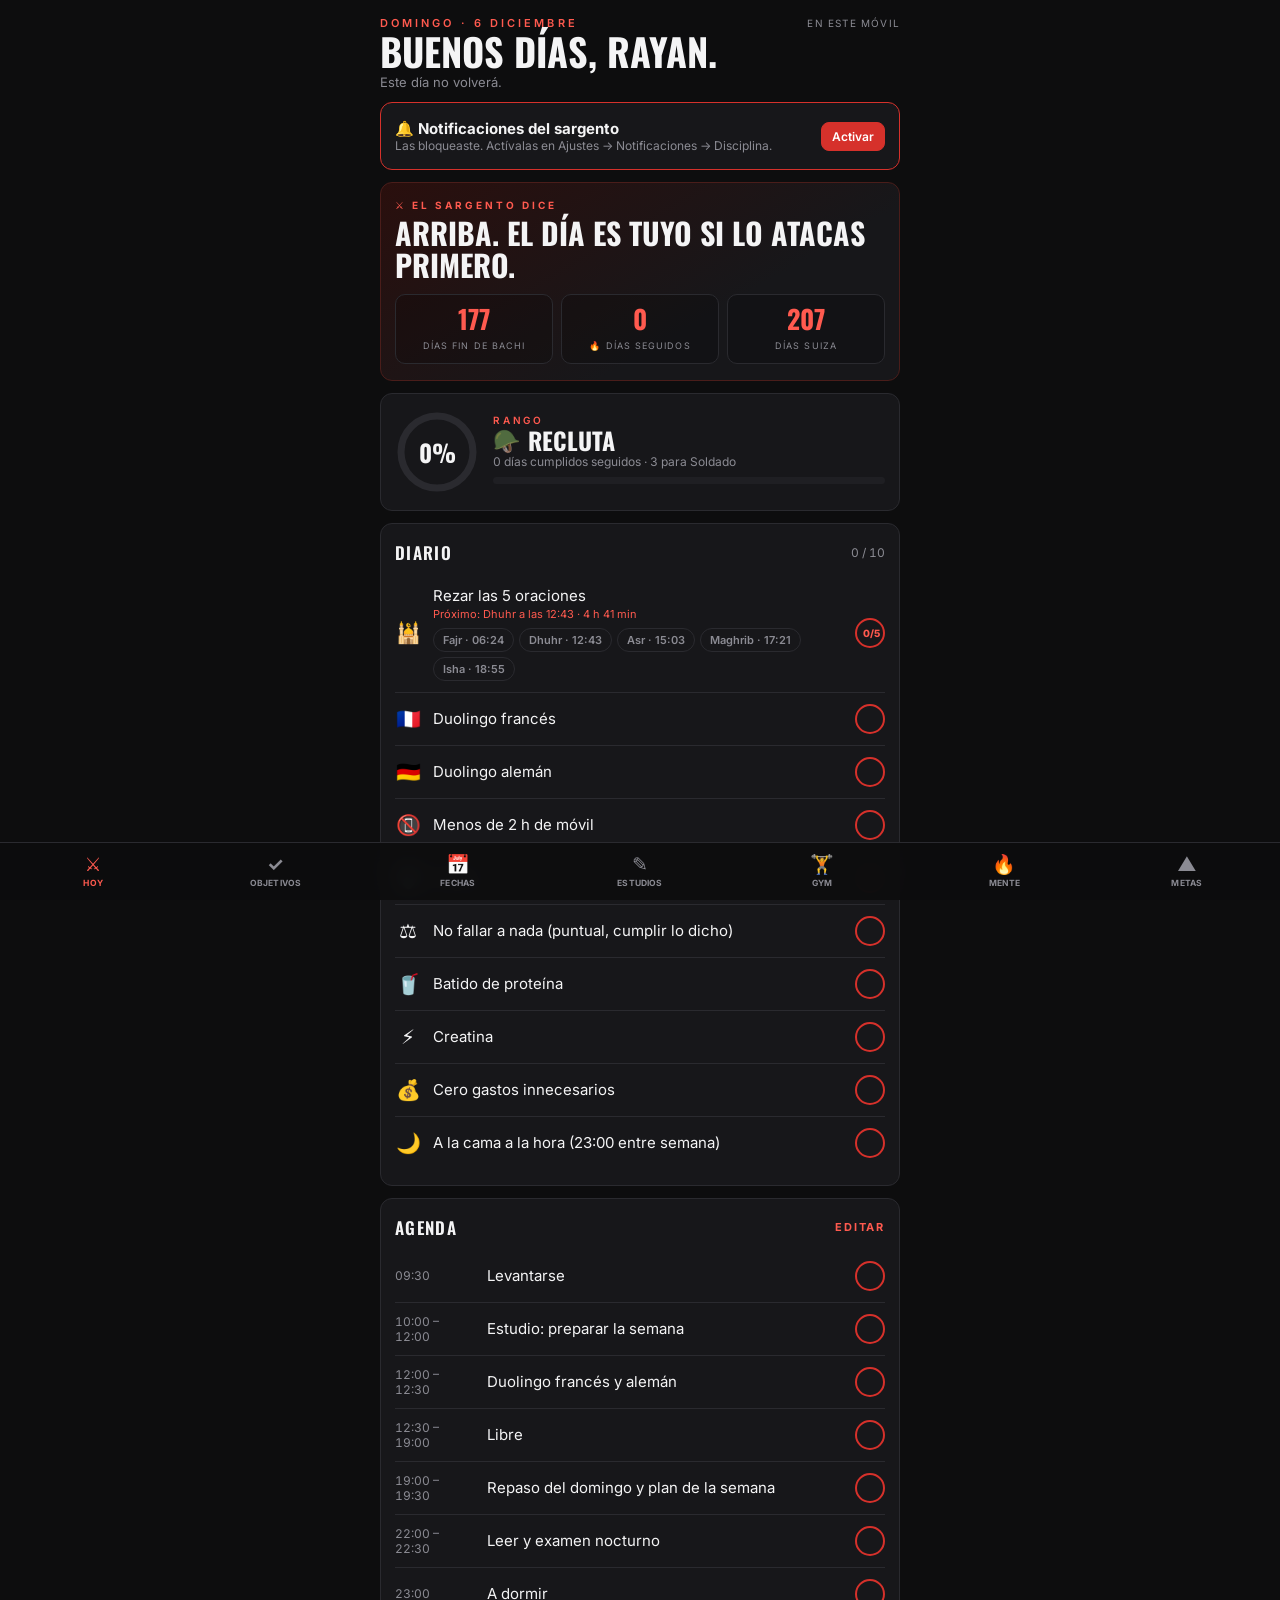
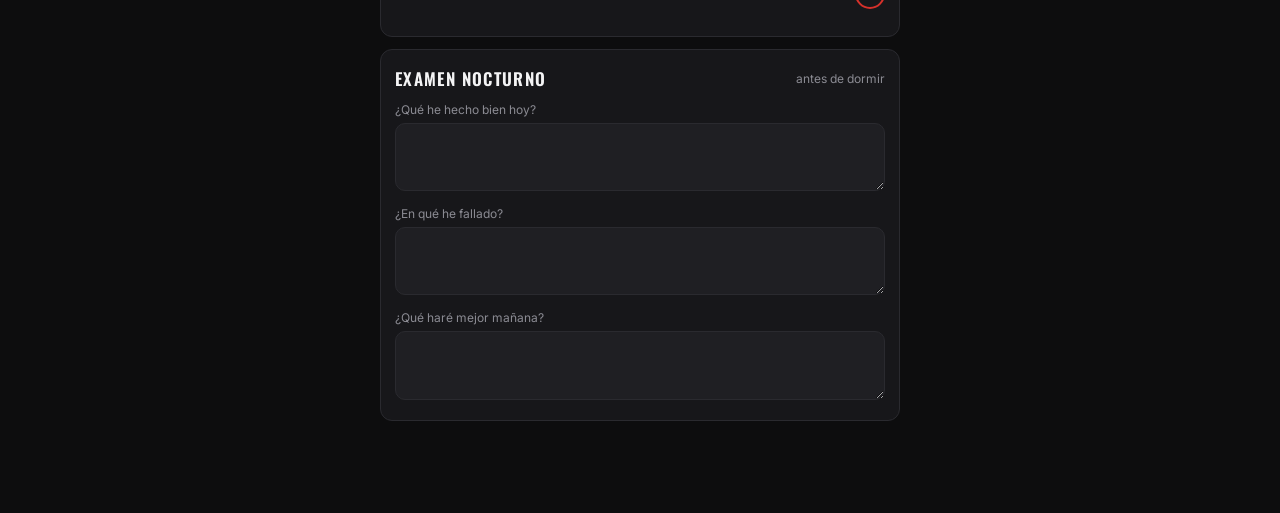
==== index.html @ 34ea7055 "Comida: 2.515 productos de supermercado, escáner de códigos y app sin zoom - foods-es.json: los prod" ====
<!DOCTYPE html>
<html lang="es">
<head>
<meta charset="utf-8">
<meta name="viewport" content="width=device-width, initial-scale=1, maximum-scale=1, user-scalable=no, viewport-fit=cover">
<meta name="theme-color" content="#0d0d0e">
<meta name="apple-mobile-web-app-capable" content="yes">
<meta name="apple-mobile-web-app-status-bar-style" content="black-translucent">
<title>Disciplina</title>
<link rel="manifest" href="manifest.webmanifest">
<link rel="apple-touch-icon" href="icon-180.png">
<link rel="icon" type="image/png" href="icon-192.png">
<meta name="apple-mobile-web-app-title" content="Disciplina">
<link rel="preconnect" href="https://fonts.googleapis.com">
<link href="https://fonts.googleapis.com/css2?family=Oswald:wght@500;600;700&family=Inter:wght@400;500;600;700&display=swap" rel="stylesheet">
<style>
:root{--bg:#0d0d0e;--card:#17171a;--card2:#1f1f23;--line:#2a2a2f;--tx:#f4f4f5;--mut:#8b8b93;--red:#d6312b;--red2:#ff5a4f;--ok:#4ade80;--gold:#e8b44a;--head:"Oswald",Impact,sans-serif;--r:12px}
*{box-sizing:border-box;-webkit-tap-highlight-color:transparent}
html,body{touch-action:manipulation;-webkit-text-size-adjust:100%;text-size-adjust:100%;overscroll-behavior-y:none;margin:0;background:var(--bg);color:var(--tx);font-family:Inter,system-ui,sans-serif;font-size:15px}
body{padding:calc(env(safe-area-inset-top) + 16px) 14px calc(env(safe-area-inset-bottom) + 92px)}
.wrap{max-width:520px;margin:0 auto}
.e{font-size:11px;letter-spacing:.28em;text-transform:uppercase;color:var(--red2);font-weight:600}
h1{font-family:var(--head);font-weight:700;font-size:38px;margin:2px 0 0;text-transform:uppercase;line-height:1}
h2{font-family:var(--head);font-weight:600;font-size:17px;margin:0;text-transform:uppercase;letter-spacing:.08em}
.sub{color:var(--mut);font-size:13px;margin-top:4px}
.card{background:var(--card);border:1px solid var(--line);border-radius:var(--r);padding:16px 14px;margin-top:12px}
.hd{display:flex;justify-content:space-between;align-items:center;margin-bottom:10px;gap:8px}
.row{display:flex;align-items:center;gap:8px}.between{justify-content:space-between}.wrapf{flex-wrap:wrap}
button{font:inherit;color:inherit;border:0;background:none;cursor:pointer}
.btn{border:1px solid var(--line);background:var(--card2);border-radius:10px;padding:10px 14px;font-weight:600;font-size:13px}
.btn.red{background:var(--red);border-color:var(--red);color:#fff}
.btn.sm{padding:6px 10px;font-size:12px;border-radius:8px}
.lnk{font-size:11px;letter-spacing:.16em;text-transform:uppercase;color:var(--red2);font-weight:700;padding:4px 0}
input,textarea,select{font:inherit;font-size:16px;color:var(--tx);background:var(--card2);border:1px solid var(--line);border-radius:10px;padding:10px 12px;width:100%;outline:none}
input:focus,textarea:focus{border-color:var(--red)}
textarea{resize:vertical;line-height:1.45}
.small{font-size:12px;color:var(--mut);font-variant-numeric:tabular-nums}
.hint{font-size:12px;color:var(--mut);line-height:1.5}
.big{font-family:var(--head);font-weight:700;font-size:30px;line-height:1.05;text-transform:uppercase}
.num{font-family:var(--head);font-weight:700;color:var(--red2)}
.ok{color:var(--ok)}.ko{color:var(--red2)}.gold{color:var(--gold)}
/* hero */
.sarge{background:linear-gradient(150deg,#2a0f0d,#17171a 65%);border-color:#4a1d1a}
.sarge .who{font-size:10px;letter-spacing:.3em;color:var(--red2);font-weight:700;text-transform:uppercase;margin-bottom:6px}
.stats{display:grid;grid-template-columns:repeat(3,1fr);gap:8px;margin-top:14px}
.stat{border:1px solid var(--line);border-radius:10px;padding:10px 6px;text-align:center;background:rgba(0,0,0,.2)}
.stat b{font-family:var(--head);font-size:26px;display:block;color:var(--red2);line-height:1.1}
.stat span{font-size:9px;letter-spacing:.12em;text-transform:uppercase;color:var(--mut)}
.rank{display:flex;gap:12px;align-items:center}
.badge{width:58px;height:58px;border-radius:14px;background:var(--card2);border:1px solid var(--line);display:grid;place-items:center;font-size:28px;flex-shrink:0}
.bar{height:7px;background:var(--card2);border-radius:9px;overflow:hidden;margin:8px 0 6px}
.bar i{display:block;height:100%;background:var(--red);border-radius:9px}
.bar.g i{background:var(--ok)}
.score{display:flex;gap:14px;align-items:center}
.ring{width:84px;height:84px;position:relative;flex-shrink:0}.ring svg{transform:rotate(-90deg)}
.ring b{position:absolute;inset:0;display:grid;place-items:center;font-family:var(--head);font-size:24px}
.warn{border:1px solid var(--red);background:rgba(214,49,43,.1);border-radius:10px;padding:10px 12px;font-size:13px;margin-top:12px;font-weight:600}
/* tasks */
.task{display:flex;align-items:center;gap:12px;padding:11px 0;border-bottom:1px solid var(--line)}
.task:last-child{border-bottom:0}
.task .em{font-size:20px;width:26px;text-align:center}
.task .l{flex:1;min-width:0}
.task .t{font-size:12px;color:var(--mut);width:80px;flex-shrink:0;font-variant-numeric:tabular-nums}
.task.done .nm{color:var(--mut);text-decoration:line-through}
.task.now{background:linear-gradient(90deg,rgba(214,49,43,.16),transparent);border-radius:8px}
.task.off{opacity:.35}
.task .st{font-size:11px;color:var(--mut);margin-top:2px}
.chk{width:30px;height:30px;border-radius:50%;border:2px solid var(--red);flex-shrink:0;display:grid;place-items:center;color:#fff;font-weight:800;font-size:13px}
.chk.on{background:var(--red)}
.chk.part{font-size:10px;color:var(--red2)}.chk.part.on{color:#fff}
.chips{display:flex;gap:5px;flex-wrap:wrap;margin-top:7px}
.chips button{font-size:11px;padding:4px 9px;border:1px solid var(--line);border-radius:999px;color:var(--mut);font-weight:600}
.chips button.on{background:var(--red);border-color:var(--red);color:#fff}
.prio{display:flex;align-items:center;gap:10px;margin-bottom:4px}
.prio .n{font-family:var(--head);color:var(--red2);width:16px;font-size:18px}
.prio input{background:transparent;border:0;border-bottom:1px solid var(--line);border-radius:0;padding:8px 2px}
.prio.done input{text-decoration:line-through;color:var(--mut)}
.seg{display:flex;gap:6px;margin:14px 0 2px}
.seg button{flex:1;padding:10px 0;border:1px solid var(--line);border-radius:10px;font-size:13px;font-weight:700;color:var(--mut)}
.seg button.on{background:var(--red);border-color:var(--red);color:#fff}
.dseg{display:flex;gap:5px;flex-wrap:wrap}
.dseg button{padding:7px 11px;border:1px solid var(--line);border-radius:8px;font-size:12px;font-weight:600;color:var(--mut)}
.dseg button.on{background:var(--red);border-color:var(--red);color:#fff}
.week{display:grid;grid-template-columns:repeat(7,1fr);gap:5px}
.day{text-align:center;font-size:10px;color:var(--mut)}
.day .b{height:46px;border-radius:6px;background:var(--card2);margin-top:5px;position:relative;overflow:hidden}
.day .b i{position:absolute;bottom:0;left:0;right:0;background:var(--red)}
.day.today{color:var(--tx);font-weight:700}
/* estudios */
.subj{border-bottom:1px solid var(--line);padding:12px 0}.subj:last-child{border-bottom:0}
.subj .nm{font-weight:700;font-size:15px}
.gr{display:flex;gap:5px;flex-wrap:wrap;margin-top:8px}
.gr button{font-size:12px;padding:5px 9px;border-radius:8px;background:var(--card2);border:1px solid var(--line);font-weight:600}
.avg{font-family:var(--head);font-size:26px;line-height:1}
.need{font-size:12px;margin-top:6px;font-weight:600}
/* calendario */
.cal{display:grid;grid-template-columns:repeat(7,1fr);gap:4px;text-align:center}
.cal .h{font-size:10px;color:var(--mut);font-weight:700;padding-bottom:2px}
.cal button{aspect-ratio:1;border-radius:8px;background:var(--card2);font-size:13px;font-weight:600;position:relative;padding:0}
.cal button.out{opacity:.25}
.cal button.td{outline:2px solid var(--red)}
.cal button.sel{background:var(--red);color:#fff}
.cal button i{position:absolute;left:50%;bottom:4px;transform:translateX(-50%);display:flex;gap:2px}
.cal button i b{width:5px;height:5px;border-radius:50%;background:var(--red2)}
.cal button.sel i b{background:#fff}
.ev{display:flex;gap:10px;align-items:center;padding:9px 0;border-bottom:1px solid var(--line)}.ev:last-child{border-bottom:0}
.ev .ic{font-size:20px;width:26px;text-align:center}
.kind{font-size:9px;font-weight:800;padding:1px 5px;border-radius:4px;background:var(--line);margin-right:4px;letter-spacing:.05em}
/* comida */
.mac{display:grid;grid-template-columns:repeat(3,1fr);gap:10px;margin:10px 0 4px}
.mac .bar{margin:4px 0 2px;height:5px}
.meal{border-top:1px solid var(--line);padding:10px 0 4px}
.meal .mh{display:flex;justify-content:space-between;align-items:center}
.fi{display:flex;justify-content:space-between;gap:8px;padding:6px 0;font-size:13px;cursor:pointer}
.fi .fn{flex:1;min-width:0;white-space:nowrap;overflow:hidden;text-overflow:ellipsis}
.fr{display:flex;justify-content:space-between;gap:10px;padding:10px 4px;border-bottom:1px solid var(--line);cursor:pointer}
.fr:active{background:var(--card2)}
details.meal summary{list-style:none;display:flex;justify-content:space-between;align-items:center;cursor:pointer;padding:4px 0}
details.meal summary::-webkit-details-marker{display:none}
details.meal summary .cv{transition:.2s;color:var(--mut);margin-left:8px}
details.meal[open] summary .cv{transform:rotate(180deg)}
.ntab{width:100%;border-collapse:collapse;font-size:13px;margin-top:12px}
.ntab td{padding:6px 2px;border-bottom:1px solid var(--line)}.ntab td:nth-child(2),.ntab td:nth-child(3){text-align:right}
.ntab tr.sub td:first-child{padding-left:14px;color:var(--mut)}
/* gym */
.lift{display:flex;justify-content:space-between;align-items:center;padding:11px 0;border-bottom:1px solid var(--line)}.lift:last-child{border-bottom:0}
.kc{display:flex;gap:6px;flex-wrap:wrap;margin-top:10px}
svg text{font-family:Inter}
/* motivación */
.ladder{display:flex;flex-direction:column;gap:6px}
.lad{display:flex;align-items:center;gap:10px;padding:8px 10px;border-radius:10px;background:var(--card2);font-size:13px}
.lad.on{outline:2px solid var(--red)}.lad.past{opacity:.45}
.steps{display:flex;align-items:center;gap:5px}
.steps button{flex:1;border:1px solid var(--line);border-radius:10px;padding:10px 4px;font-size:11px;font-weight:700;color:var(--mut);line-height:1.25;text-transform:uppercase}
.steps button.on{border-color:var(--ok);color:var(--ok)}
.steps button.next{border-color:var(--red);color:var(--tx)}
.steps .ar{color:var(--red2)}
.memo{display:grid;grid-template-columns:repeat(26,1fr);gap:3px;margin-top:10px}
.memo i{aspect-ratio:1;border:1px solid var(--line);border-radius:2px}
.memo i.p{background:#3a3a40;border-color:#3a3a40}.memo i.c{background:var(--red);border-color:var(--red)}
.qt{font-size:15px;line-height:1.45;padding:10px 0;border-bottom:1px solid var(--line)}.qt:last-child{border-bottom:0}
.qt small{display:block;color:var(--mut);font-size:11px;letter-spacing:.14em;text-transform:uppercase;margin-top:4px}
/* metas */
.goal{padding:12px 0;border-bottom:1px solid var(--line)}.goal:last-child{border-bottom:0}
.goal .nm{font-weight:700}
.money{font-family:var(--head);font-size:24px}
/* nav */
.tabs{position:fixed;left:0;right:0;bottom:0;padding:7px 2px calc(env(safe-area-inset-bottom) + 7px);background:rgba(13,13,14,.95);backdrop-filter:blur(12px);border-top:1px solid var(--line);display:flex;justify-content:space-around;z-index:5}
.tabs button{display:flex;flex-direction:column;align-items:center;gap:2px;font-size:8.5px;letter-spacing:.02em;text-transform:uppercase;color:var(--mut);padding:5px 2px;font-weight:700;flex:1}
.tabs button .i{font-size:19px;line-height:1.1}
.tabs button.on{color:var(--red2)}
.view{display:none}.view.on{display:block;animation:f .2s ease}
@keyframes f{from{opacity:0;transform:translateY(4px)}to{opacity:1}}
.sheet{position:fixed;inset:0;background:rgba(0,0,0,.7);display:none;align-items:flex-end;z-index:10}
.sheet.on{display:flex}
.sheet{overscroll-behavior:contain;touch-action:none}
.sheet .in{touch-action:pan-y;overscroll-behavior:contain;-webkit-overflow-scrolling:touch}
body.locked{position:fixed;left:0;right:0;overflow:hidden}
.sheet .in{background:var(--card);width:100%;max-width:520px;margin:0 auto;border-radius:18px 18px 0 0;border-top:2px solid var(--red);padding:18px 16px calc(env(safe-area-inset-bottom) + 18px);max-height:90vh;overflow:auto}
.sheet label{font-size:11px;letter-spacing:.12em;text-transform:uppercase;color:var(--mut);display:block;margin:12px 0 5px;font-weight:600}
.del{color:var(--red2);font-size:13px;font-weight:700}
.sync{font-size:10px;letter-spacing:.12em;text-transform:uppercase;color:var(--mut)}
.toast{position:fixed;left:50%;bottom:calc(env(safe-area-inset-bottom) + 84px);transform:translateX(-50%) translateY(20px);background:var(--card2);border:1px solid var(--red);padding:12px 16px;border-radius:12px;font-weight:700;font-size:14px;opacity:0;transition:.3s;pointer-events:none;width:max-content;max-width:90vw;text-align:center;z-index:20}
.toast.on{opacity:1;transform:translateX(-50%)}
</style>
</head>
<body>
<div class="wrap">

<!-- ================= HOY ================= -->
<section class="view on" id="v-hoy">
  <div class="row between"><div class="e" id="dateE"></div><span class="sync" id="sync">en este móvil</span></div>
  <h1 id="greet">Rayan.</h1>
  <div class="sub">Este día no volverá.</div>

  <div class="card" id="notifBanner" style="display:none;border-color:var(--red)">
    <div class="row between"><div><b>🔔 Notificaciones del sargento</b><div class="small" id="notifBTxt">Frases para empujarte a las 8, 15, 18, 21 y 23 h.</div></div><button class="btn red sm" data-a="notifOn">Activar</button></div>
  </div>

  <div class="card sarge">
    <div class="who">⚔ El sargento dice</div>
    <div class="big" id="sargeTxt"></div>
    <div class="stats">
      <div class="stat"><b id="st1">0</b><span id="st1l">días fin de bachi</span></div>
      <div class="stat"><b id="st2">0</b><span>🔥 días seguidos</span></div>
      <div class="stat"><b id="st3">0</b><span id="st3l">días Suiza</span></div>
    </div>
    <div class="warn" id="warn" style="display:none"></div>
  </div>

  <div class="card">
    <div class="score">
      <div class="ring"><svg width="84" height="84"><circle cx="42" cy="42" r="36" stroke="#2a2a2f" stroke-width="7" fill="none"/><circle id="sarc" cx="42" cy="42" r="36" stroke="#d6312b" stroke-width="7" fill="none" stroke-dasharray="226.2" stroke-dashoffset="226.2" stroke-linecap="round"/></svg><b id="spct">0%</b></div>
      <div style="flex:1">
        <div class="e" style="font-size:10px">Rango</div>
        <div class="row" style="margin-top:2px"><span style="font-size:22px" id="rkIc"></span><span class="big" style="font-size:24px" id="rkName"></span></div>
        <div class="small" id="rkTxt"></div>
        <div class="bar"><i id="rkBar"></i></div>
      </div>
    </div>
  </div>

  <div class="card">
    <div class="hd"><h2>Diario</h2><span class="small" id="dCount"></span></div>
    <div id="dailyHoy"></div>
  </div>

  <div class="card">
    <div class="hd"><h2>Agenda</h2><button class="lnk" data-a="editAg">Editar</button></div>
    <div id="tl"></div>
  </div>

  <div class="card">
    <div class="hd"><h2>Examen nocturno</h2><span class="small">antes de dormir</span></div>
    <div class="hint" style="margin-bottom:4px">¿Qué he hecho bien hoy?</div><textarea rows="2" data-rv="bien"></textarea>
    <div class="hint" style="margin:10px 0 4px">¿En qué he fallado?</div><textarea rows="2" data-rv="mal"></textarea>
    <div class="hint" style="margin:10px 0 4px">¿Qué haré mejor mañana?</div><textarea rows="2" data-rv="manana"></textarea>
  </div>
</section>

<!-- ================= OBJETIVOS ================= -->
<section class="view" id="v-obj">
  <div class="e">Disciplina</div>
  <h1>Objetivos</h1>
  <div class="seg" id="objSeg"><button data-o="d" class="on">Diario</button><button data-o="w">Semanal</button><button data-o="m">Mensual</button></div>
  <div id="objD">
    <div class="card"><div class="hd"><h2>Cada día</h2><button class="lnk" data-a="addHab">+ Nuevo</button></div><div id="habits"></div></div>
    <div class="card"><div class="hd"><h2>Esta semana</h2><span class="small" id="wkpct"></span></div><div class="week" id="hweek"></div></div>
    <p class="hint">Toca el nombre de un hábito para editarlo, cambiar los días o borrarlo. Regla: un fallo se perdona, dos seguidos rompen la racha.</p>
  </div>
  <div id="objW" style="display:none">
    <div class="card"><div class="hd"><h2 id="wTitle">Esta semana</h2><button class="lnk" data-a="addPer" data-p="w">+ Nuevo</button></div><div id="perW"></div></div>
  </div>
  <div id="objM" style="display:none">
    <div class="card"><div class="hd"><h2 id="mTitle">Este mes</h2><button class="lnk" data-a="addPer" data-p="m">+ Nuevo</button></div><div id="perM"></div></div>
  </div>
</section>

<!-- ================= CALENDARIO ================= -->
<section class="view" id="v-cal">
  <div class="e">Fechas</div>
  <h1>Calendario</h1>
  <div class="sub">Médico, fiestas, exámenes… Lo que me digas, también lo apunto aquí.</div>
  <div class="card">
    <div class="hd"><h2 id="calTitle">Calendario</h2><div class="row"><button class="btn sm" data-a="calPrev">‹</button><button class="btn sm" data-a="calToday">Hoy</button><button class="btn sm" data-a="calNext">›</button></div></div>
    <div class="cal" id="cal"></div>
    <div class="hd" style="margin:14px 0 4px"><span class="small" id="calDayT"></span><button class="lnk" data-a="evAdd">+ Añadir</button></div>
    <div id="calDay"></div>
    <div id="calNext" style="margin-top:10px"></div>
  </div>
</section>

<!-- ================= ESTUDIOS ================= -->
<section class="view" id="v-est">
  <div class="e">2º Bachillerato · CCSS</div>
  <h1>Estudios</h1>
  <div class="seg" id="triSeg"><button data-t="1">1r trim.</button><button data-t="2">2º trim.</button><button data-t="3">3r trim.</button><button data-t="f">Final</button></div>
  <div class="card">
    <div class="row between">
      <div><div class="small">Media</div><div class="avg" id="triAvg">–</div></div>
      <div style="text-align:right"><div class="small">En riesgo</div><div class="avg" id="triSus">0</div></div>
      <div style="text-align:right"><div class="small">Objetivo</div><div class="avg gold" id="triObj">6</div></div>
    </div>
    <div class="warn" id="triMsg" style="display:none"></div>
  </div>
  <div class="card" id="examCard" style="display:none"><div class="hd"><h2>Próximos exámenes</h2><span class="small">del calendario</span></div><div id="examList"></div></div>
  <div class="card"><div class="hd"><h2>Asignaturas</h2><button class="lnk" data-a="addSubj">+ Asignatura</button></div><div id="subjects"></div></div>
  <p class="hint">Toca «+ nota» y elige si es un <b>parcial</b>, el <b>trimestral</b> u <b>otros</b> (trabajos, deberes). Con los parciales te calculo qué necesitas en el trimestral. Toca el nombre de la asignatura para cambiar cuánto cuenta cada parte.</p>

  <div class="card">
    <div class="hd"><h2>Sesión de estudio</h2><span class="small" id="fToday"></span></div>
    <div class="dseg" id="presets"></div>
    <div style="text-align:center;margin:14px 0"><div class="big" style="font-size:64px" id="clock">25:00</div><div class="small" id="fmode">Preparado</div></div>
    <div class="row" style="justify-content:center"><button class="btn red" id="fstart" style="min-width:130px">Empezar</button><button class="btn" id="freset">Reiniciar</button></div>
  </div>
</section>

<!-- ================= GYM ================= -->
<section class="view" id="v-gym">
  <div class="e">Cuerpo</div>
  <h1>Gym</h1>
  <div class="card">
    <div class="hd"><h2>Hoy toca</h2><span class="small" id="gymDoneC"></span></div>
    <div class="big" id="gymToday" style="font-size:26px"></div>
    <div id="gymTodayEx" style="margin-top:6px"></div>
  </div>
  <div class="card">
    <div class="hd"><h2>Comida de hoy</h2><button class="lnk" data-a="kcalCalc">Mi objetivo</button></div>
    <div class="row between"><div><span class="money" id="kcalNow">0</span> <span class="small" id="kcalOf">kcal</span></div><span class="small" id="kcalLeft"></span></div>
    <div class="bar g"><i id="kcalBar"></i></div>
    <div class="mac" id="macros"></div>
    <div id="meals"></div>
    <div id="gymChecks" style="margin-top:8px"></div>
  </div>
  <div class="card">
    <div class="hd"><h2>Mi peso</h2><button class="btn sm red" data-a="addWeight">Actualizar</button></div>
    <div class="row between"><div><div class="small">Ahora</div><div class="money" id="wNow">–</div></div><div style="text-align:center"><div class="small">Ganado</div><div class="money ok" id="wGain">–</div></div><div style="text-align:right"><div class="small">Objetivo</div><div class="money gold" id="wTarget">–</div></div></div>
    <div id="wChart" style="margin-top:12px"></div>
    <div class="hint" id="wHint"></div>
  </div>
  <div class="card">
    <div class="hd"><h2>Mi rutina</h2><button class="lnk" data-a="editSplit">Editar</button></div>
    <div id="routine"></div>
  </div>
</section>

<!-- ================= MOTIVACIÓN ================= -->
<section class="view" id="v-mot">
  <div class="e">Mente</div>
  <h1>Motivación</h1>
  <div class="card sarge"><div class="who">Recuerda por qué</div><div class="big" id="motLine"></div><button class="lnk" data-a="nextLine" style="margin-top:10px">Otra frase ›</button></div>
  <div class="card">
    <div class="hd"><h2>La misión</h2><button class="lnk" data-a="editMis">Editar</button></div>
    <div class="steps" id="msteps"></div>
    <div class="stats" id="mcd" style="grid-template-columns:1fr 1fr"></div>
  </div>
  <div class="card">
    <div class="hd"><h2>Por qué lucho</h2><button class="lnk" data-a="editWhy">Editar</button></div>
    <div id="why"></div>
  </div>
  <div class="card">
    <div class="hd"><h2>Rangos</h2><span class="small">días cumplidos seguidos</span></div>
    <div class="ladder" id="ladder"></div>
  </div>
  <div class="card">
    <div class="hd"><h2>Memento mori</h2><span class="small">recuerda que morirás</span></div>
    <div class="hint" id="memoTxt"></div>
    <div class="memo" id="memo"></div>
  </div>
  <div class="card">
    <div class="hd"><h2>Los estoicos</h2></div>
    <div id="quotes"></div>
  </div>
  <div class="card">
    <div class="hd"><h2>Lo que depende de mí</h2></div>
    <div class="hint">Mi esfuerzo, mis hábitos, cómo respondo, mi disciplina.<br>No depende de mí: lo que piensen otros, el pasado, la suerte.<br><b style="color:var(--red2)">Toda la energía, solo a lo primero.</b></div>
  </div>
</section>

<!-- ================= METAS ================= -->
<section class="view" id="v-met">
  <div class="e">El camino</div>
  <h1>Metas</h1>
  <div class="card"><div class="hd"><h2>Ahorro</h2><span class="small" id="savTot"></span></div><div id="savings"></div></div>
  <div class="card"><div class="hd"><h2>Logros</h2><button class="lnk" data-a="addGoal">+ Nueva</button></div><div id="goals"></div></div>
  <div class="card"><div class="hd"><h2>Notas</h2></div><textarea id="notes" rows="5" placeholder="Ideas, pendientes, lo que sea…"></textarea></div>
  <div class="card"><div class="hd"><h2>Notificaciones</h2><span class="small" id="notifState"></span></div>
    <p class="hint">El sargento te manda una frase a las 8:00, 15:00, 18:00, 21:00 y 23:00, aunque tengas la app cerrada.</p>
    <div class="row wrapf"><button class="btn sm red" data-a="notifOn">Activar notificaciones</button></div>
  </div>
  <div class="card"><div class="hd"><h2>Sincronización</h2><span class="small" id="syncState"></span></div>
    <p class="hint" id="syncHint"></p>
    <div class="row" id="keyRow"><input id="keyIn" placeholder="Pega aquí tu clave privada" autocapitalize="off" autocomplete="off" spellcheck="false"><button class="btn red" data-a="keySave">Activar</button></div>
  </div>
  <div class="card"><div class="hd"><h2>Copia de seguridad</h2></div>
    <p class="hint">Para pasar tus datos a otro móvil o a otra versión de la app.</p>
    <div class="row wrapf"><button class="btn sm" data-a="exportData">Exportar mis datos</button><button class="btn sm" data-a="importData">Importar datos</button></div>
  </div>
</section>

</div>

<nav class="tabs" id="tabs">
  <button class="on" data-v="hoy"><span class="i">⚔</span>Hoy</button>
  <button data-v="obj"><span class="i">✓</span>Objetivos</button>
  <button data-v="cal"><span class="i">📅</span>Fechas</button>
  <button data-v="est"><span class="i">✎</span>Estudios</button>
  <button data-v="gym"><span class="i">🏋</span>Gym</button>
  <button data-v="mot"><span class="i">🔥</span>Mente</button>
  <button data-v="met"><span class="i">▲</span>Metas</button>
</nav>
<div class="sheet" id="sheet"><div class="in" id="sheetIn"></div></div>
<div class="toast" id="toast"></div>

<script src="adhan.min.js"></script>
<script>
const $=id=>document.getElementById(id);
const clone=o=>JSON.parse(JSON.stringify(o));
const pad=n=>String(n).padStart(2,"0");
const key=d=>d.getFullYear()+"-"+pad(d.getMonth()+1)+"-"+pad(d.getDate());
const today=()=>key(new Date());
const DN=["Dom","Lun","Mar","Mié","Jue","Vie","Sáb"];
const DNL=["domingo","lunes","martes","miércoles","jueves","viernes","sábado"];
const MN=["enero","febrero","marzo","abril","mayo","junio","julio","agosto","septiembre","octubre","noviembre","diciembre"];
const esc=s=>String(s==null?"":s).replace(/[&<>"]/g,c=>({"&":"&amp;","<":"&lt;",">":"&gt;",'"':"&quot;"}[c]));
const fmt=n=>(Math.round(n*100)/100).toLocaleString("es-ES");
const ALL=[0,1,2,3,4,5,6], LV=[1,2,3,4,5];

// ================= DATOS POR DEFECTO =================
const AG_CL=[["07:00","Levantarse · sin móvil la 1ª hora"],["07:30-08:00","Ir a clase"],["08:00-14:30","Clase"],["14:30-15:30","Comer y descansar"],["15:30-16:00","Duolingo francés y alemán"],["16:00-16:15","Batido + creatina"],["16:15-17:00","Recoger a mi hermana del cole (16:30)"]];
const AG_GYM=AG_CL.concat([["17:00-19:30","Estudiar y deberes"],["19:30-20:00","Merendar y preparar el gym"],["20:00-21:30","Gimnasio"],["21:30-22:30","Ducha y cenar"],["22:30-23:00","Leer y examen nocturno"],["23:00","A dormir"]]);
const AG_NO=AG_CL.concat([["17:00-20:00","Estudiar y deberes"],["20:00-21:30","Tiempo libre"],["21:30-22:30","Cenar"],["22:30-23:00","Leer y examen nocturno"],["23:00","A dormir"]]);
const AG_SAT=[["09:30","Levantarse"],["10:00-12:00","Estudio: adelantar y repasar"],["12:00-12:30","Duolingo francés y alemán"],["12:30-20:00","Libre"],["22:00-22:30","Leer (10 páginas)"],["00:00","A dormir"]];
const AG_SUN=[["09:30","Levantarse"],["10:00-12:00","Estudio: preparar la semana"],["12:00-12:30","Duolingo francés y alemán"],["12:30-19:00","Libre"],["19:00-19:30","Repaso del domingo y plan de la semana"],["22:00-22:30","Leer y examen nocturno"],["23:00","A dormir"]];
const DEF={
  ver:7,
  habits:[
    {id:"rezo",em:"🕌",name:"Rezar las 5 oraciones",days:ALL,parts:["Fajr","Dhuhr","Asr","Maghrib","Isha"]},
    {id:"fr",em:"🇫🇷",name:"Duolingo francés",days:ALL},
    {id:"de",em:"🇩🇪",name:"Duolingo alemán",days:ALL},
    {id:"gym",em:"🏋️",name:"Gimnasio",days:[1,2,4,5]},
    {id:"deb",em:"📚",name:"Deberes hechos y asignaturas al día",days:LV},
    {id:"movil",em:"📵",name:"Menos de 2 h de móvil",days:ALL},
    {id:"nofap",em:"🛡️",name:"NoFap",days:ALL},
    {id:"cumplir",em:"⚖️",name:"No fallar a nada (puntual, cumplir lo dicho)",days:ALL},
    {id:"batido",em:"🥤",name:"Batido de proteína",days:ALL},
    {id:"creatina",em:"⚡",name:"Creatina",days:ALL},
    {id:"gasto",em:"💰",name:"Cero gastos innecesarios",days:ALL},
    {id:"sue",em:"🌙",name:"A la cama a la hora (23:00 entre semana)",days:ALL}
  ],
  per:{
    w:[{id:"leer",em:"📖",name:"Leer",type:"count",target:10,unit:"páginas",step:5},
       {id:"gymw",em:"🏋️",name:"Gimnasio",type:"habit",habit:"gym",target:4,unit:"sesiones"},
       {id:"repdom",em:"🗓️",name:"Repaso del domingo",type:"check",review:["¿Qué he cumplido esta semana?","¿Qué he fallado y por qué?","Plan para la semana que viene"]}],
    m:[{id:"libro",em:"📕",name:"Terminar un libro",type:"count",target:1,unit:"libro",step:1},
       {id:"repmes",em:"🧭",name:"Repaso del mes",type:"check",review:["¿Qué he logrado este mes?","¿Qué tengo que mejorar?","Objetivo principal del mes que viene"]}]
  },
  agenda:{0:AG_SUN,1:AG_GYM,2:AG_GYM,3:AG_NO,4:AG_GYM,5:AG_GYM,6:AG_SAT},
  studies:{target:6,crit:{p:40,t:60,o:0},subjects:[
    {id:"mat",name:"Matemáticas CCSS II"},{id:"emp",name:"Empresa y diseño de modelos de negocio"},{id:"geo",name:"Geografía"},
    {id:"his",name:"Historia"},{id:"fil",name:"Historia de la Filosofía"},{id:"cas",name:"Lengua castellana"},
    {id:"cat",name:"Lengua catalana"},{id:"ing",name:"Inglés"}],
    grades:{"1":{},"2":{},"3":{}}},
  gym:{split:{1:"",2:"",4:"",5:""},exercises:[{id:"banca",name:"Press banca"},{id:"sentadilla",name:"Sentadilla"},{id:"muerto",name:"Peso muerto"},{id:"militar",name:"Press militar"},{id:"dominadas",name:"Dominadas"},{id:"remo",name:"Remo con barra"}],
    lifts:{},weights:[],wTarget:null,kcalTarget:0,kcal:{}},
  savings:[{id:"total",em:"💰",name:"Ahorrado total",cur:0,target:5000}],
  goals:[
    {id:"g0",name:"Evaluaciones de 2º aprobadas",cur:0,target:3,step:1,unit:""},
    {id:"g3",name:"Carnet de conducir (teórico + práctico)",cur:0,target:2,step:1,unit:""},
    {id:"g7",name:"Libros terminados",cur:0,target:6,step:1,unit:""},
    {id:"g4",name:"Curso de carretillero",cur:0,target:1,step:1,unit:""},
    {id:"g5",name:"Trabajo de almacén (ETT)",cur:0,target:1,step:1,unit:""}],
  mission:{
    lines:[
      "No seas como el resto de la familia. Tú vas a crear tu propio camino.",
      "Rompe el ciclo. Lo que no hicieron ellos, lo vas a hacer tú.",
      "Tu apellido no decide tu futuro. Lo deciden tus actos.",
      "Ser uno más es fácil. Tú no naciste para ser uno más.",
      "Nadie a tu alrededor lo ha hecho. Por eso lo vas a hacer tú.",
      "Que tu familia vea de lo que eres capaz, no que se lo cuenten.",
      "Los que dijeron que repetirías te están mirando. Que te vean aprobar.",
      "No esperes a que alguien crea en ti. Créetelo tú y demuéstralo.",
      "El camino fácil ya lo cogió todo el mundo. El tuyo lo construyes tú.",
      "Dentro de un año estarás en Suiza o dando excusas. Tú eliges.",
      "Tu yo de 2027 te espera en Suiza. No le hagas esperar.",
      "Bachillerato, carnet, Suiza. Paso a paso, sin parar.",
      "Lo que haces cuando nadie te ve es lo que vas a ser.",
      "Si fuera fácil lo haría todo el mundo. Por eso casi nadie lo hace.",
      "No estás cansado. Estás cómodo. Levántate.",
      "El dolor de la disciplina pesa gramos. El del arrepentimiento, toneladas.",
      "Disciplina hoy, libertad mañana.",
      "Tú no te quejas. Tú actúas.",
      "Cada día que cumples es un ladrillo de la vida que vas a tener.",
      "Primero decide quién quieres ser. Después, hazlo. (Epicteto)"],

    steps:["Aprobar 2º de bachillerato","Sacarme el carnet","Irme a Suiza"],stepDone:[false,false,false],
    countdowns:[{id:"c1",name:"fin de bachi",date:"2027-06-01"},{id:"c2",name:"Suiza",date:"2027-07-01"}],
    why:["No voy a repetir 2º de bachillerato.","Quiero demostrar a los que dudaron de mí que se equivocaban.","Quiero mi carnet y mi propio coche.","Quiero irme a Suiza, trabajar, ahorrar y estudiar un ciclo."]
  },
  log:{},prios:{},dnotes:[],events:[],food:{profile:{},target:{},log:{},mine:[]},agDone:{},focus:{},review:{},plog:{},prev:{},notes:""
};
const RANKS=[[0,"🪖","Recluta"],[3,"🛡️","Soldado"],[7,"🗡️","Hoplita"],[14,"⚔️","Guerrero"],[30,"🦅","Centurión"],[60,"🏛️","Legado"],[100,"🔱","Espartano"],[200,"👑","Leyenda"]];
const QUOTES=[
 ["Tienes poder sobre tu mente, no sobre lo que pasa fuera. Date cuenta y encontrarás tu fuerza.","Marco Aurelio"],
 ["Al amanecer, cuando te cueste levantarte, piensa: me levanto para hacer el trabajo de un hombre.","Marco Aurelio"],
 ["No pierdas más tiempo hablando de cómo debe ser un hombre bueno. Sé uno.","Marco Aurelio"],
 ["Lo que se interpone en el camino se convierte en el camino.","Marco Aurelio"],
 ["No es que tengamos poco tiempo, es que perdemos mucho.","Séneca"],
 ["Sufrimos más en la imaginación que en la realidad.","Séneca"],
 ["Ningún viento es favorable para quien no sabe a qué puerto va.","Séneca"],
 ["Primero decide quién quieres ser. Después haz lo que tengas que hacer.","Epicteto"],
 ["¿Hasta cuándo vas a esperar para exigirte lo mejor de ti?","Epicteto"],
 ["Nadie es libre si no es dueño de sí mismo.","Epicteto"],
 ["Las circunstancias no hacen al hombre; lo revelan.","Epicteto"]
];

// ================= ESTADO / GUARDADO =================
let S=clone(DEF);
const LS="panelVida.v1";
function merge(x){
  x=x||{};
  if(!x.ver||x.ver<3){
    x=Object.assign({},x);
    const keepHab=Array.isArray(x.habits)?x.habits:[];
    ["habits","weekly","goals","per","studies","gym","savings","mission","agenda"].forEach(k=>delete x[k]);
    x.ver=3;
    // conservar hábitos que creaste tú
    const ids=new Set(DEF.habits.map(h=>h.id).concat(["agua","pelo"]));
    x._extraHab=keepHab.filter(h=>!ids.has(h.id));
  }
  if(x.ver<4){ x=Object.assign({},x); delete x.agenda; x.agDone={}; x.ver=4;
    if(Array.isArray(x.habits)){const h=x.habits.find(h=>h.id==="sue");if(h&&h.name==="Dormir antes de las 00:00")h.name="A la cama a la hora (23:00 entre semana)";} }
  if(x.ver<5&&x.agenda){ x=Object.assign({},x); x.agenda=JSON.parse(JSON.stringify(x.agenda));
    [1,2,3,4,5].forEach(d=>{let A=x.agenda[d];if(!Array.isArray(A))return;
      A=A.map(([t,l])=>l==="Ducha, cenar, batido + creatina"?[t,"Ducha y cenar"]:l==="Cenar, batido + creatina"?[t,"Cenar"]:l==="Duolingo francés y alemán"&&t==="15:30-16:15"?["15:30-16:00",l]:[t,l]);
      if(!A.some(e=>/batido/i.test(e[1]))){const i=A.findIndex(e=>/hermana/i.test(e[1]));A.splice(i<0?A.length:i,0,["16:00-16:15","Batido + creatina"]);}
      x.agenda[d]=A;});
    x.ver=5; }
  if(x.ver<6){ x=Object.assign({},x);
    if(Array.isArray(x.savings)){const tot=x.savings.reduce((a,b)=>a+(+b.cur||0),0);x.savings=[{id:"total",em:"💰",name:"Ahorrado total",cur:tot,target:5000}];}
    x.ver=6; }
  if(x.ver<7){ x=Object.assign({},x);
    // frases nuevas (si no las había cambiado él)
    const OLD=["Cállales la boca a los que dijeron que repetirías 2º de bachillerato.","No necesitas ganas. Necesitas empezar."];
    if(x.mission&&Array.isArray(x.mission.lines)&&x.mission.lines[0]===OLD[0]&&x.mission.lines[x.mission.lines.length-1]===OLD[1]){x.mission=Object.assign({},x.mission,{lines:DEF.mission.lines.slice()});}
    x.ver=7; }
  const s=clone(DEF); Object.assign(s,x);
  if(!Array.isArray(s.dnotes)) s.dnotes=[];
  if(!Array.isArray(s.events)) s.events=[];
  s.food=Object.assign({profile:{},target:{},log:{},mine:[]},s.food||{});
  if(!s.food.target.kcal&&s.gym&&s.gym.kcalTarget) s.food.target.kcal=+s.gym.kcalTarget;
  if(!s.studies.crit) s.studies.crit={p:40,t:60,o:0};
  if(!s.start){const ks=Object.keys(s.log).sort();s.start=ks[0]&&ks[0]<today()?ks[0]:today();}
  if(s._extraHab){ s.habits=s.habits.concat(s._extraHab); delete s._extraHab; }
  ["log","prios","agDone","focus","review","plog","prev","agenda"].forEach(k=>{if(!s[k]||typeof s[k]!=="object")s[k]=clone(DEF[k]);});
  ["per","studies","gym","mission"].forEach(k=>{s[k]=Object.assign(clone(DEF[k]),s[k]||{});});
  return s;
}
try{const l=localStorage.getItem(LS); if(l) S=merge(JSON.parse(l));}catch(e){}
// ---- sincronización con Supabase (clave privada que llega con el enlace #k=...) ----
const SB_URL="https://dffavtchgwwrepunyids.supabase.co";
const SB_KEY="sb_publishable_07Pc-ZT16chbdMX_pCzvKg_v_VIiL2z";
let SYNC_KEY=null; try{SYNC_KEY=localStorage.getItem("disc.key");}catch(e){}
(function(){const m=location.hash.match(/k=([A-Za-z0-9_-]{24,})/);if(m){SYNC_KEY=m[1];try{localStorage.setItem("disc.key",SYNC_KEY);}catch(e){}history.replaceState(null,"",location.pathname);}})();
const sbH=()=>({apikey:SB_KEY,"x-disc-key":SYNC_KEY,"Content-Type":"application/json"});
let saveT=null,pushing=false;
function save(){
  S._savedAt=Date.now();
  try{localStorage.setItem(LS,JSON.stringify(S));}catch(e){}
  if(!SYNC_KEY) return;
  clearTimeout(saveT); saveT=setTimeout(pushRemote,900);
}
async function pushRemote(){
  if(!SYNC_KEY) return;
  try{
    pushing=true;
    const r=await fetch(SB_URL+"/rest/v1/disciplina_state?on_conflict=owner_key",{method:"POST",headers:Object.assign(sbH(),{Prefer:"resolution=merge-duplicates,return=minimal"}),body:JSON.stringify({owner_key:SYNC_KEY,data:S,updated_at:new Date(S._savedAt||Date.now()).toISOString()})});
    setSync(r.ok?"sincronizado ✓":"sin conexión");
  }catch(e){setSync("sin conexión");}
  pushing=false;
}
async function pullRemote(){
  if(!SYNC_KEY){setSync("en este móvil");return;}
  try{
    const r=await fetch(SB_URL+"/rest/v1/disciplina_state?select=data,updated_at",{headers:sbH()});
    const rows=await r.json(); const row=rows&&rows[0];
    const remoteT=row?Date.parse(row.updated_at):0, localT=S._savedAt||0;
    if(row&&row.data&&row.data.ver&&remoteT>localT+1000){
      S=merge(row.data); S._savedAt=remoteT;
      try{localStorage.setItem(LS,JSON.stringify(S));}catch(e){}
      renderAll(); setSync("sincronizado ✓");
    } else if(!row||!row.data||!row.data.ver||localT>remoteT+1000){ await pushRemote(); }
    else setSync("sincronizado ✓");
  }catch(e){setSync("sin conexión");}
}
function setSync(t){$("sync").textContent=t;try{renderSyncCard();}catch(e){}}
function renderSyncCard(){
  $("syncState").textContent=SYNC_KEY?"activa ✓":"desactivada";
  $("keyRow").style.display=SYNC_KEY?"none":"flex";
  $("syncHint").textContent=SYNC_KEY?"Tus datos se guardan en tu cuenta privada. Así Claude puede apuntarte cosas en el calendario o tus notas cuando se lo digas, y no pierdes nada si cambias de móvil.":"Ábrela una vez con el enlace privado que te dio Claude para activarla.";
}
document.addEventListener("visibilitychange",()=>{if(document.visibilityState==="visible")pullRemote();});
setTimeout(pullRemote,300);
let toastT;function toast(t){const e=$("toast");e.textContent=t;e.classList.add("on");clearTimeout(toastT);toastT=setTimeout(()=>e.classList.remove("on"),2800);}

// ================= CÁLCULOS =================
const habFor=dow=>S.habits.filter(h=>h.days.includes(dow));
const agFor=dow=>S.agenda[dow]||[];
const habVal=(h,k)=>(S.log[k]||{})[h.id];
const partsDone=(h,k)=>{const v=habVal(h,k);return h.parts&&h.parts.length?h.parts.filter(p=>v&&typeof v==="object"&&v[p]).length:0;};
const habFrac=(h,k)=>h.parts&&h.parts.length?partsDone(h,k)/h.parts.length:(habVal(h,k)?1:0);
const isDone=(h,k)=>habFrac(h,k)>=1;
function dayScore(d){
  const k=key(d),dow=d.getDay(),hs=habFor(dow),ag=agFor(dow),pr=[],ad=S.agDone[k]||{};
  const tot=hs.length+ag.length+pr.length;
  const dn=hs.reduce((a,h)=>a+habFrac(h,k),0)+ag.filter((a,i)=>ad[i]).length+pr.filter(p=>p.d&&p.doneDate===k).length;
  return tot?Math.round(dn/tot*100):0;
}
const cumplido=d=>dayScore(d)>=70;
// notas visibles un día: las de ese día o anteriores sin hacer, y las hechas ese día
function notesFor(k){return S.dnotes.filter(n=>n.date<=k&&(!n.d||n.doneDate===k));}
// racha con regla "no fallar dos veces": un fallo suelto se perdona
function streakOf(doneFn,activeFn){
  let c=0,miss=0;const d=new Date();
  if(!doneFn(d)) d.setDate(d.getDate()-1);
  for(let i=0;i<500;i++){
    if(key(d)<S.start) break;
    if(activeFn(d)){ if(doneFn(d)){c++;miss=0;} else {miss++; if(miss>=2) break;} }
    d.setDate(d.getDate()-1);
  }
  return c;
}
const dayStreak=()=>streakOf(cumplido,()=>true);
const habStreak=h=>streakOf(d=>isDone(h,key(d)),d=>h.days.includes(d.getDay()));
function rankFor(n){let r=RANKS[0],nx=null;for(let i=0;i<RANKS.length;i++){if(n>=RANKS[i][0]){r=RANKS[i];nx=RANKS[i+1]||null;}}return {r,nx};}
const ago=n=>{const d=new Date();d.setDate(d.getDate()-n);return d;};
function weekKey(d){d=d||new Date();const m=new Date(d);m.setDate(d.getDate()-((d.getDay()+6)%7));return "W"+key(m);}
function monthKey(d){d=d||new Date();return "M"+d.getFullYear()+"-"+pad(d.getMonth()+1);}
function weekDays(){const n=new Date(),dow=(n.getDay()+6)%7,o=[];for(let i=0;i<7;i++){const d=new Date(n);d.setDate(n.getDate()-dow+i);o.push(d);}return o;}
function curTri(){const m=new Date().getMonth();return m>=8?"1":m<=2?"2":"3";}
const daysTo=s=>{const d=new Date(s+"T00:00:00");return Math.max(0,Math.ceil((d-new Date())/864e5));};

// ---- estudios ----
function subjGrades(t,sid){return ((S.studies.grades[t]||{})[sid])||[];}
function wavg(list){let s=0,w=0;list.forEach(g=>{const ww=+g.w||1;s+=(+g.v)*ww;w+=ww;});return w?s/w:null;}
const gKind=g=>g.k||"p";
const critOf=s=>Object.assign({},S.studies.crit||{p:40,t:60,o:0},s.crit||{});
function comps(t,sid){const L=subjGrades(t,sid);return {P:wavg(L.filter(g=>gKind(g)==="p")),T:wavg(L.filter(g=>gKind(g)==="t")),O:wavg(L.filter(g=>gKind(g)==="o"))};}
function subjAvg(t,sid){
  if(t==="f"){const a=["1","2","3"].map(x=>subjAvg(x,sid)).filter(x=>x!=null);return a.length?a.reduce((p,c)=>p+c,0)/a.length:null;}
  const s=S.studies.subjects.find(x=>x.id===sid)||{},c=critOf(s),v=comps(t,sid);
  let num=0,den=0;[["P","p"],["T","t"],["O","o"]].forEach(([K,k])=>{if(v[K]!=null&&+c[k]>0){num+=v[K]*c[k];den+=+c[k];}});
  if(!den){const all=wavg(subjGrades(t,sid));return all;}
  return num/den;
}
const subjTarget=s=>s.target!=null&&s.target!==""?+s.target:+S.studies.target;
// nota que hace falta en el trimestral para llegar a "goal"
function needTrim(t,s,goal){
  const c=critOf(s),v=comps(t,s.id);
  if(v.T!=null||!(+c.t>0)||v.P==null) return null;
  const tot=(+c.p||0)+(+c.t)+(+c.o||0), O=v.O!=null?v.O:v.P;
  return (goal*tot-(+c.p||0)*v.P-(+c.o||0)*O)/(+c.t);
}
function triStats(t){
  const avgs=S.studies.subjects.map(s=>subjAvg(t,s.id)).filter(x=>x!=null);
  return {avg:avgs.length?avgs.reduce((a,b)=>a+b,0)/avgs.length:null,sus:avgs.filter(x=>x<5).length,n:avgs.length};
}

// ================= SARGENTO =================
function sargeMsg(){
  const n=new Date(),h=n.getHours(),p=dayScore(n);
  const in1=key(ago(1))>=S.start,in2=key(ago(2))>=S.start;
  const y1=!in1||cumplido(ago(1)),y2=!in2||cumplido(ago(2));
  const hasData=true;
  if(p>=100) return "Día cumplido. Así se forja un espartano. Mañana, igual.";
  if(hasData&&!y1&&!y2) return "Dos días fallando. Racha rota. Se acabó el descanso: hoy empiezas de cero.";
  if(hasData&&!y1) return h<20?"Ayer fallaste. Un fallo se perdona. Dos, no. Muévete.":"Ayer fallaste y hoy vas igual. Termina el día bien, AHORA.";
  if(p>=70) return "Vas bien. No aflojes. Termina lo que has empezado.";
  if(h<9) return "Arriba. El día es tuyo si lo atacas primero.";
  if(h<14) return "Hoy cuenta. Haz lo difícil primero.";
  if(h<20) return p<30?"La tarde se va y no has hecho nada. Levántate y actúa.":"A medias no vale. Sigue.";
  return p<50?"Queda poco día y vas flojo. Lo que hagas ahora es lo que eres.":"Cierra el día. Marca lo que te falta.";
}

// ================= RENDER: HOY =================
function renderHoy(){
  const n=new Date(),t=today(),dow=n.getDay(),h=n.getHours();
  $("dateE").textContent=DNL[dow]+" · "+n.getDate()+" "+MN[n.getMonth()];
  $("greet").textContent=(h<13?"Buenos días":h<20?"Buenas tardes":"Buenas noches")+", Rayan.";
  $("sargeTxt").textContent=sargeMsg();
  const c=S.mission.countdowns;
  $("st1").textContent=c[0]?daysTo(c[0].date):"–"; $("st1l").textContent="días "+(c[0]?c[0].name:"");
  $("st3").textContent=c[1]?daysTo(c[1].date):"–"; $("st3l").textContent="días "+(c[1]?c[1].name:"");
  $("st2").textContent=dayStreak();
  // aviso
  const w=$("warn"), msgs=[];
  if(key(ago(1))>=S.start&&!cumplido(ago(1))&&!cumplido(n)) msgs.push("⚠ Racha en peligro: ayer no cumpliste. Si hoy fallas, se rompe.");
  w.style.display=msgs.length?"block":"none"; w.innerHTML=msgs.join("<br>");
  // score + rango
  const p=dayScore(n); $("spct").textContent=p+"%"; $("sarc").setAttribute("stroke-dashoffset",226.2*(1-p/100));
  const st=dayStreak(),{r,nx}=rankFor(st);
  $("rkIc").textContent=r[1]; $("rkName").textContent=r[2];
  $("rkTxt").textContent=st+" días cumplidos seguidos"+(nx?" · "+(nx[0]-st)+" para "+nx[2]:"");
  $("rkBar").style.width=(nx?Math.min(100,(st-r[0])/(nx[0]-r[0])*100):100)+"%";
  // prioridades
  renderCal();
  // diario
  const hs=habFor(dow);
  $("dailyHoy").innerHTML=hs.map(x=>habRow(x,t,false)).join("")||'<div class="hint">Hoy no toca nada.</div>';
  $("dCount").textContent=hs.filter(x=>isDone(x,t)).length+" / "+hs.length;
  // agenda
  const cur=h*60+n.getMinutes(),ad=S.agDone[t]||{},ag=agFor(dow);
  $("tl").innerHTML=ag.length?ag.map(([tm,lab],i)=>{let cls="";try{const ps=tm.split("-"),s=tmin(ps[0]),e=ps[1]?tmin(ps[1]):s+30;if(cur>=s&&cur<e)cls="now";}catch(e){}
    return `<div class="task ${ad[i]?"done":""} ${cls}"><span class="t">${esc(tm.replace("-"," – "))}</span><span class="l nm">${esc(lab)}</span><button class="chk ${ad[i]?"on":""}" data-a="ag" data-i="${i}">${ad[i]?"✓":""}</button></div>`}).join(""):'<div class="hint">Nada planeado. Toca «Editar».</div>';
  const R=S.review[t]||{};document.querySelectorAll("[data-rv]").forEach(el=>{if(document.activeElement!==el)el.value=R[el.dataset.rv]||"";});
}
function renderNotes(){
  const t=today(),L=notesFor(t).slice().sort((a,b)=>(a.d-b.d)||((a.time||"99")<(b.time||"99")?-1:1));
  $("dnotes").innerHTML=L.length?L.map(n=>{const old=n.date<t&&!n.d;
    return `<div class="task ${n.d?"done":""}"><span class="t" style="width:46px">${n.time?esc(n.time):""}</span><div class="l"><div class="nm">${esc(n.t)}</div>${old?'<div class="st ko">⚠ pendiente desde '+n.date.slice(5).split("-").reverse().join("/")+'</div>':""}</div><button class="lnk" data-a="noteDel" data-id="${n.id}" style="color:var(--mut)">✕</button><button class="chk ${n.d?"on":""}" data-a="noteChk" data-id="${n.id}">${n.d?"✓":""}</button></div>`}).join(""):'<div class="hint">Nada apuntado. Lo que no hagas hoy pasa solo a mañana.</div>';
  $("nCount").textContent=L.length?L.filter(n=>n.d).length+" / "+L.length:"";
  const nx=S.dnotes.filter(n=>n.date>t&&!n.d).sort((a,b)=>a.date<b.date?-1:1);
  $("dnext").innerHTML=nx.length?'<div class="small" style="margin-bottom:4px">PRÓXIMOS</div>'+nx.map(n=>`<div class="task"><span class="t" style="width:46px">${n.date.slice(5).split("-").reverse().join("/")}</span><div class="l nm">${esc(n.t)}${n.time?' <span class="small">· '+esc(n.time)+'</span>':""}</div><button class="lnk" data-a="noteDel" data-id="${n.id}" style="color:var(--mut)">✕</button></div>`).join(""):"";
}
// ---- calendario ----
const EVT={medico:["🩺","Médico"],clase:["🎉","Fiesta / clase"],examen:["📝","Examen"],trabajo:["💼","Trabajo"],gym:["🏋️","Gym / deporte"],otro:["📌","Otro"]};
const fdate=d=>{const x=new Date(d+"T12:00");return DN[x.getDay()]+" "+x.getDate()+" "+MN[x.getMonth()].slice(0,3);};
let calM=null,calSel=null;
function renderCal(){
  const t=today(); if(!calSel) calSel=t; if(!calM){const n=new Date();calM=[n.getFullYear(),n.getMonth()];}
  const [Y,M]=calM; $("calTitle").textContent=MN[M]+" "+Y;
  const first=new Date(Y,M,1),off=(first.getDay()+6)%7,start=new Date(Y,M,1-off);
  let h=["L","M","X","J","V","S","D"].map(x=>`<div class="h">${x}</div>`).join("");
  for(let i=0;i<42;i++){const d=new Date(start);d.setDate(start.getDate()+i);const k=key(d);
    if(i>=35&&d.getMonth()!==M) break;
    const n=S.events.filter(e=>e.date===k).length;
    h+=`<button data-a="calPick" data-d="${k}" class="${d.getMonth()!==M?"out":""} ${k===t?"td":""} ${k===calSel?"sel":""}">${d.getDate()}${n?`<i>${"<b></b>".repeat(Math.min(3,n))}</i>`:""}</button>`;}
  $("cal").innerHTML=h;
  const L=S.events.filter(e=>e.date===calSel).sort((a,b)=>(a.time||"99")<(b.time||"99")?-1:1);
  $("calDayT").textContent=(calSel===t?"HOY · ":"")+fdate(calSel).toUpperCase();
  $("calDay").innerHTML=L.length?L.map(evRow).join(""):'<div class="hint">Nada este día.</div>';
  const nx=S.events.filter(e=>e.date>t).sort((a,b)=>(a.date+(a.time||""))<(b.date+(b.time||""))?-1:1).slice(0,4);
  $("calNext").innerHTML=nx.length?'<div class="small" style="margin-bottom:2px">PRÓXIMOS</div>'+nx.map(evRow).join(""):"";
}
function evRow(e){const ic=(EVT[e.type]||EVT.otro)[0];return `<div class="ev" data-a="evEdit" data-id="${e.id}" style="cursor:pointer"><span class="ic">${ic}</span><div style="flex:1"><div style="font-weight:700">${esc(e.title)}</div><div class="small">${fdate(e.date)}${e.time?" · "+esc(e.time):""}${e.note?" · "+esc(e.note):""}</div></div></div>`;}
function evSheet(e){
  const isNew=!e; e=e||{id:"e"+Date.now(),date:calSel||today(),time:"",title:"",type:"otro",note:""};
  openSheet(`<h2>${isNew?"Nuevo evento":"Editar evento"}</h2>
  <label>Tipo</label><div class="dseg" id="et">${Object.entries(EVT).map(([k,v])=>`<button data-t="${k}" class="${e.type===k?"on":""}">${v[0]} ${v[1]}</button>`).join("")}</div>
  <label>Qué</label><input id="en" value="${esc(e.title)}" placeholder="p. ej. Dentista, Fiesta de Halloween, Examen de Historia">
  <div class="row"><div style="flex:1"><label>Día</label><input id="ed" type="date" value="${e.date}"></div><div style="flex:1"><label>Hora (opcional)</label><input id="eh" type="time" value="${esc(e.time)}"></div></div>
  <label>Nota (opcional)</label><input id="eo" value="${esc(e.note||"")}" placeholder="p. ej. llevar la tarjeta sanitaria">
  ${footer(!isNew)}`);
  $("et").onclick=x=>{const b=x.target.closest("[data-t]");if(!b)return;$("et").querySelectorAll("button").forEach(y=>y.classList.toggle("on",y===b));};
  wire(()=>{if(!val("en")||!$("ed").value)return;e.title=val("en");e.date=$("ed").value;e.time=$("eh").value||"";e.note=val("eo");e.type=($("et").querySelector(".on")||{dataset:{t:"otro"}}).dataset.t;if(isNew)S.events.push(e);calSel=e.date;const d=new Date(e.date+"T12:00");calM=[d.getFullYear(),d.getMonth()];save();closeSheet();renderCal();renderEst();toast("Apuntado: "+fdate(e.date));},
    ()=>{S.events=S.events.filter(x=>x.id!==e.id);save();closeSheet();renderCal();renderEst();});
}
function addNote(){
  const txt=$("nIn").value.trim(); if(!txt) return;
  const d=$("nDate").value||today();
  S.dnotes.push({id:"n"+Date.now(),t:txt,time:$("nTime").value||"",date:d<today()?today():d,d:false});
  $("nIn").value="";$("nTime").value="";$("nDate").value="";save();renderHoy();
  if(d>today()) toast("Apuntado para el "+d.slice(5).split("-").reverse().join("/"));
}
const tmin=s=>{const[a,b]=s.trim().split(":").map(Number);return a*60+(b||0);};
// ---- horarios de rezo (La Llagosta, Liga Musulmana Mundial, Asr shafi) ----
const PRAY_POS={lat:41.5167,lng:2.1936};
const PRAY_MAP={fajr:"Fajr",dhuhr:"Dhuhr",asr:"Asr",maghrib:"Maghrib",isha:"Isha"};
const hm=d=>d.toLocaleTimeString("es-ES",{timeZone:"Europe/Madrid",hour:"2-digit",minute:"2-digit"});
function prayerTimes(k){
  try{const a=window.adhan;if(!a)return null;const [Y,M,D]=k.split("-").map(Number);
    const p=a.CalculationMethod.MuslimWorldLeague();p.madhab=a.Madhab.Shafi;
    const t=new a.PrayerTimes(new a.Coordinates(PRAY_POS.lat,PRAY_POS.lng),new Date(Y,M-1,D),p);
    const o={};for(const [kk,n] of Object.entries(PRAY_MAP))o[n]=t[kk];o._sunrise=t.sunrise;return o;}catch(e){return null;}
}
function nextPrayer(){const t=prayerTimes(today());if(!t)return null;const now=new Date();
  for(const n of Object.values(PRAY_MAP)){if(t[n]>now)return {n,at:t[n]};}
  const d=new Date();d.setDate(d.getDate()+1);const t2=prayerTimes(key(d));return t2?{n:"Fajr",at:t2.Fajr}:null;}
function habRow(h,k,manage){
  const on=isDone(h,k),hasP=h.parts&&h.parts.length,v=habVal(h,k)||{},act=h.days.includes(new Date(k+"T12:00").getDay());
  const PT=h.id==="rezo"?prayerTimes(k):null;
  const chips=hasP&&act?`<div class="chips">${h.parts.map(p=>`<button data-a="part" data-h="${h.id}" data-p="${esc(p)}" class="${v[p]?"on":""}">${esc(p)}${PT&&PT[p]?" · "+hm(PT[p]):""}</button>`).join("")}</div>`:"";
  const circle=!act?"":hasP?`<button class="chk part ${on?"on":""}" data-a="hab" data-h="${h.id}">${on?"✓":partsDone(h,k)+"/"+h.parts.length}</button>`:`<button class="chk ${on?"on":""}" data-a="hab" data-h="${h.id}">${on?"✓":""}</button>`;
  let label=esc(h.name); if(h.id==="gym"){const sp=S.gym.split[new Date().getDay()]; if(sp) label+=" · "+esc(sp);}
  let sub="";
  if(manage){const s=habStreak(h);const dd=h.days.length===7?"cada día":[1,2,3,4,5,6,0].filter(d=>h.days.includes(d)).map(d=>DN[d]).join(" ");sub=`<div class="st">${act?(s?"🔥 "+s+" · ":""):"hoy no toca · "}${dd}</div>`;}
  else {const s=habStreak(h); if(s>=2) sub=`<div class="st">🔥 ${s} seguidos</div>`;}
  if(h.id==="rezo"&&k===today()){const np=nextPrayer();if(np){const mins=Math.round((np.at-new Date())/60000);sub+=`<div class="st" style="color:var(--red2)">Próximo: ${np.n} a las ${hm(np.at)} · ${mins>=60?Math.floor(mins/60)+" h "+(mins%60)+" min":mins+" min"}</div>`;}}
  return `<div class="task ${on?"done":""} ${act?"":"off"}"><span class="em">${esc(h.em)}</span><div class="l"><div ${manage?`data-a="editHab" data-h="${h.id}" style="cursor:pointer"`:""}><div class="nm">${label}</div>${sub}</div>${chips}</div>${circle}</div>`;
}

// ================= RENDER: OBJETIVOS =================
let objTab="d";
function renderObj(){
  ["d","w","m"].forEach(x=>$("obj"+x.toUpperCase()).style.display=x===objTab?"block":"none");
  document.querySelectorAll("#objSeg button").forEach(b=>b.classList.toggle("on",b.dataset.o===objTab));
  const t=today();
  $("habits").innerHTML=S.habits.map(h=>habRow(h,t,true)).join("")||'<div class="hint">Añade tu primer hábito.</div>';
  let tot=0,dn=0;
  $("hweek").innerHTML=weekDays().map(d=>{const k=key(d),hs=habFor(d.getDay()),done=hs.reduce((a,x)=>a+habFrac(x,k),0);if(d<=new Date()){tot+=hs.length;dn+=done;}const pc=hs.length?done/hs.length*100:0;return `<div class="day ${k===t?"today":""}">${DN[d.getDay()]}<div class="b"><i style="height:${pc}%"></i></div></div>`}).join("");
  $("wkpct").textContent=tot?Math.round(dn/tot*100)+"% cumplido":"";
  const wd=weekDays(),dl=6-((new Date().getDay()+6)%7);
  $("wTitle").textContent="Semana "+wd[0].getDate()+"–"+wd[6].getDate()+" · "+(dl?(dl===1?"queda 1 día":"quedan "+dl+" días"):"último día");
  const n=new Date(),dim=new Date(n.getFullYear(),n.getMonth()+1,0).getDate(),ml=dim-n.getDate();
  $("mTitle").textContent=MN[n.getMonth()]+" · "+(ml?"quedan "+ml+" días":"último día");
  $("perW").innerHTML=perHtml("w"); $("perM").innerHTML=perHtml("m");
}
function perKey(p){return p==="w"?weekKey():monthKey();}
function perVal(p,it){
  if(it.type==="habit"){const h=S.habits.find(x=>x.id===it.habit);if(!h)return 0;
    const days=p==="w"?weekDays():(()=>{const n=new Date(),o=[];for(let i=1;i<=new Date(n.getFullYear(),n.getMonth()+1,0).getDate();i++)o.push(new Date(n.getFullYear(),n.getMonth(),i));return o;})();
    return days.filter(d=>isDone(h,key(d))).length;}
  return ((S.plog[perKey(p)]||{})[it.id])||0;
}
function perHtml(p){
  const L=S.per[p],pk=perKey(p);
  return L.map(it=>{
    const ed=`<button class="lnk" data-a="editPer" data-p="${p}" data-id="${it.id}">Editar</button>`;
    if(it.type==="check"){const on=!!perVal(p,it);const R=((S.prev[pk]||{})[it.id])||{};
      return `<div class="goal"><div class="row between"><span class="nm">${esc(it.em)} ${esc(it.name)}</span><div class="row">${ed}<button class="chk ${on?"on":""}" data-a="perChk" data-p="${p}" data-id="${it.id}">${on?"✓":""}</button></div></div>
      ${(it.review||[]).map((q,i)=>`<div class="hint" style="margin:10px 0 4px">${esc(q)}</div><textarea rows="2" data-prev="${p}|${it.id}|${i}">${esc(R[i]||"")}</textarea>`).join("")}</div>`;}
    const v=perVal(p,it),pc=Math.min(100,it.target?v/it.target*100:0);
    const ctr=it.type==="habit"?`<span class="small">se cuenta solo al marcar «${esc((S.habits.find(x=>x.id===it.habit)||{}).name||"")}»</span>`:`<div class="row"><button class="btn sm" data-a="perM" data-p="${p}" data-id="${it.id}">−</button><button class="btn sm red" data-a="perP" data-p="${p}" data-id="${it.id}">+${it.step}</button></div>`;
    return `<div class="goal"><div class="row between"><span class="nm">${esc(it.em)} ${esc(it.name)}</span>${ed}</div>
      <div class="bar ${pc>=100?"g":""}"><i style="width:${pc}%"></i></div>
      <div class="row between"><span class="small">${fmt(v)} de ${it.target} ${esc(it.unit)}${pc>=100?' · <b class="ok">cumplido</b>':""}</span>${ctr}</div></div>`;
  }).join("")||'<div class="hint">Nada aún. Toca «+ Nuevo».</div>';
}

// ================= RENDER: ESTUDIOS =================
let tri=curTri();
function renderEst(){
  document.querySelectorAll("#triSeg button").forEach(b=>b.classList.toggle("on",b.dataset.t===tri));
  const ts=triStats(tri);
  $("triAvg").textContent=ts.avg==null?"–":fmt(ts.avg); $("triAvg").className="avg "+(ts.avg==null?"":ts.avg>=S.studies.target?"ok":"ko");
  $("triSus").textContent=ts.sus; $("triSus").className="avg "+(ts.sus?"ko":"");
  $("triObj").textContent=fmt(S.studies.target);
  const m=$("triMsg");
  if(ts.sus){m.style.display="block";m.textContent="⚠ "+ts.sus+" asignatura"+(ts.sus>1?"s":"")+" por debajo del 5. No vas a repetir: mira abajo qué necesitas en cada una.";}
  else if(ts.n&&ts.avg>=S.studies.target){m.style.display="block";m.style.borderColor="var(--ok)";m.style.background="rgba(74,222,128,.08)";m.textContent="✓ Todo aprobado y por encima del objetivo. Sigue así.";}
  else m.style.display="none";
  if(!ts.sus&&!(ts.n&&ts.avg>=S.studies.target)){m.style.borderColor="";m.style.background="";}
  $("subjects").innerHTML=S.studies.subjects.map(s=>{
    const a=subjAvg(tri,s.id),tg=subjTarget(s),cls=a==null?"":a<5?"ko":a>=tg?"ok":"gold";
    let need="";
    if(tri!=="f"){const L=subjGrades(tri,s.id),c=critOf(s),v=comps(tri,s.id);
      const cr=`<div class="small" style="margin-top:6px">Parciales ${c.p}% · Trimestral ${c.t}%${+c.o?" · Otros "+c.o+"%":""}${v.P!=null?" · media parciales <b>"+fmt(v.P)+"</b>":""}</div>`;
      const r1=x=>fmt(Math.ceil(x*10)/10);
      if(!L.length) need=`<div class="need small">Sin notas todavía</div>`;
      else if(v.T!=null) need=`<div class="need ${a>=5?(a>=tg?"ok":"gold"):"ko"}">${a>=5?"✓ Trimestre aprobado":"✗ Trimestre suspendido"} con un ${fmt(a)}${a>=5&&a<tg?" (objetivo "+fmt(tg)+")":""}</div>`;
      else if(v.P==null) need=`<div class="need small">Apunta los parciales y te digo qué necesitas en el trimestral.</div>`;
      else{const n5=needTrim(tri,s,5),nt=needTrim(tri,s,tg);
        if(n5==null) need="";
        else if(n5>10) need=`<div class="need ko">⚠ Con estos parciales, ni con un 10 en el trimestral llegas al 5. Habla ya con el profe: trabajo extra o recuperación.</div>`;
        else need=`<div class="need ${n5>6?"ko":"gold"}">🎯 En el trimestral necesitas un <b>${r1(Math.max(0,n5))}</b> para aprobar${nt!=null&&tg>5?(nt>10?" (el "+fmt(tg)+" ya no se puede este trimestre)":" y un <b>"+r1(Math.max(0,nt))+"</b> para tu "+fmt(tg)):""}${v.O==null&&+c.o?" · suponiendo que en «otros» sacas como en los parciales":""}</div>`;}
      need+=cr;}
    else{const tris=["1","2","3"].map(x=>subjAvg(x,s.id));need=`<div class="small" style="margin-top:6px">${tris.map((v,i)=>(i+1)+"º: "+(v==null?"–":fmt(v))).join(" · ")}</div>`;}
    const gr=tri==="f"?"":`<div class="gr">${subjGrades(tri,s.id).map(g=>`<button data-a="editGrade" data-s="${s.id}" data-g="${g.id}" class="${g.v<5?"ko":""}"><span class="kind">${{p:"PARCIAL",t:"TRIM.",o:"OTROS"}[gKind(g)]}</span>${esc(g.n||"Examen")}: <b>${fmt(g.v)}</b>${(+g.w||1)!==1?" ×"+g.w:""}</button>`).join("")}<button data-a="addGrade" data-s="${s.id}" style="color:var(--red2)">+ nota</button></div>`;
    return `<div class="subj"><div class="row between"><span class="nm" data-a="editSubj" data-s="${s.id}" style="cursor:pointer">${esc(s.name)}</span><span class="avg ${cls}" style="font-size:22px">${a==null?"–":fmt(a)}</span></div>${gr}${need}</div>`;
  }).join("")||'<div class="hint">Añade tus asignaturas.</div>';
  $("fToday").textContent=(S.focus[today()]||0)+" min hoy";
  const ex=S.events.filter(e=>e.type==="examen"&&e.date>=today()).sort((a,b)=>a.date<b.date?-1:1).slice(0,6);
  $("examCard").style.display=ex.length?"block":"none";
  $("examList").innerHTML=ex.map(e=>{const dd=Math.round((new Date(e.date+"T12:00")-new Date(today()+"T12:00"))/864e5);return `<div class="ev"><span class="ic">📝</span><div class="l" style="flex:1"><div style="font-weight:700">${esc(e.title)}</div><div class="small">${fdate(e.date)}${e.time?" · "+esc(e.time):""}</div></div><b class="${dd<=3?"ko":""}">${dd===0?"HOY":dd===1?"mañana":"en "+dd+" días"}</b></div>`}).join("");
}

// ================= RENDER: GYM =================
function renderGym(){
  const dow=new Date().getDay(),sp=S.gym.split;
  const gd=(S.habits.find(h=>h.id==="gym")||{days:[1,2,4,5]}).days;
  const plan=S.gym.plan||(S.gym.plan={}), td=today(), gdone=(S.gym.done=S.gym.done||{})[td]||{};
  const isGym=gd.includes(dow), exT=isGym?(plan[dow]||[]):[];
  $("gymToday").textContent=isGym?(sp[dow]||"Día de gym"):"Descanso. Recupera y come bien.";
  $("gymTodayEx").innerHTML=isGym?(exT.length?exT.map((e,i)=>`<div class="task ${gdone[i]?"done":""}"><span class="l nm">${esc(e)}</span><button class="chk ${gdone[i]?"on":""}" data-a="exChk" data-i="${i}">${gdone[i]?"✓":""}</button></div>`).join(""):'<div class="hint">Toca «Editar» en Mi rutina para poner los ejercicios de hoy.</div>'):"";
  $("gymDoneC").textContent=exT.length?exT.filter((e,i)=>gdone[i]).length+" / "+exT.length:"";
  $("routine").innerHTML=[1,2,3,4,5,6,0].filter(d=>gd.includes(d)).map(d=>{const L=plan[d]||[];
    return `<div class="goal" data-a="editSplit" data-d="${d}" style="cursor:pointer"><div class="row between"><span class="nm"><span style="color:var(--red2)">${DN[d].toUpperCase()}</span> · ${esc(sp[d]||"Sin poner")}</span>${d===dow?'<span class="small">hoy</span>':""}</div>
    <div class="small" style="margin-top:4px;line-height:1.6">${L.length?L.map(esc).join("<br>"):"Toca para añadir los ejercicios"}</div></div>`}).join("")||'<div class="hint">No tienes días de gym. Actívalos en el hábito «Gimnasio».</div>';
  const t=today(),FT=foodTotals(t),k=Math.round(FT.kcal),tg=+(S.food.target.kcal||S.gym.kcalTarget||0);
  $("kcalNow").textContent=k.toLocaleString("es-ES");
  $("kcalOf").textContent=tg?"/ "+tg.toLocaleString("es-ES")+" kcal":"kcal";
  $("kcalLeft").textContent=tg?(k>=tg?"✓ objetivo cumplido":"faltan "+(tg-k).toLocaleString("es-ES")):"pon tu objetivo →";
  $("kcalBar").style.width=(tg?Math.min(100,k/tg*100):0)+"%";
  const T=S.food.target;
  $("macros").innerHTML=[["Proteína","p",T.p],["Carbos","c",T.c],["Grasas","f",T.f]].map(([n,kk,tt])=>`<div><div class="small">${n}</div><div style="font-weight:700;font-size:13px">${Math.round(FT[kk])}${tt?" / "+tt:""} g</div><div class="bar ${tt&&FT[kk]>=tt?"g":""}"><i style="width:${tt?Math.min(100,FT[kk]/tt*100):0}%"></i></div></div>`).join("");
  const L=(S.food.log[t]||[]);
  if(!openMeals) openMeals=new Set([mealNow()]);
  $("meals").innerHTML=MEALS.map(([id,nm,ic])=>{const it=L.filter(x=>x.meal===id),kc=it.reduce((a,x)=>a+x.kcal,0),pr=it.reduce((a,x)=>a+x.p,0);
    return `<details class="meal" data-meal="${id}" ${openMeals.has(id)?"open":""}><summary><b>${ic} ${nm}</b><span class="small">${it.length?it.length+" · ":""}${Math.round(kc)} kcal${pr?" · "+Math.round(pr)+" g prot.":""}<span class="cv">▾</span></span></summary>
    ${it.map(x=>`<div class="fi" data-a="foodEdit" data-id="${x.id}"><span class="fn">${esc(x.name)} <span class="small">· ${portionTxt(x)}</span></span><span class="small">${Math.round(x.kcal)} kcal · ${fmt(Math.round(x.p))} P</span></div>`).join("")}
    <button class="btn sm red" data-a="foodAdd" data-m="${id}" style="margin:6px 0 8px">+ Añadir a ${nm.toLowerCase()}</button></details>`}).join("")+(S.gym.kcal[t]?`<div class="small" style="margin-top:6px">+ ${S.gym.kcal[t]} kcal sueltas apuntadas antes</div>`:"");
  $("gymChecks").innerHTML=["batido","creatina"].map(id=>S.habits.find(h=>h.id===id)).filter(Boolean).map(h=>habRow(h,t,false)).join("");
  // peso
  const W=S.gym.weights.slice().sort((a,b)=>a.d<b.d?-1:1);
  const last=W[W.length-1],first=W[0];
  $("wNow").textContent=last?fmt(last.kg)+" kg":"–";
  $("wGain").textContent=W.length>1?(last.kg-first.kg>=0?"+":"")+fmt(last.kg-first.kg)+" kg":"–";
  $("wTarget").textContent=S.gym.wTarget?fmt(S.gym.wTarget)+" kg":"–";
  $("wChart").innerHTML=W.length>1?chart(W):"";
  let hint="";
  if(!W.length) hint="Pon tu peso y cámbialo cuando te vuelvas a pesar. Toca «Actualizar».";
  else if(S.gym.wTarget&&last.kg<S.gym.wTarget) hint="Te faltan "+fmt(S.gym.wTarget-last.kg)+" kg para tu objetivo. Come, entrena, descansa.";
  else if(S.gym.wTarget) hint="✓ Has llegado a tu objetivo. Pon uno nuevo.";
  if(last) hint+=(hint?" · ":"")+"Actualizado el "+last.d.slice(5).split("-").reverse().join("/")+".";
  $("wHint").textContent=hint;
}
function chart(W){
  const w=340,h=120,p=24,xs=W.map((_,i)=>p+i*(w-2*p)/(W.length-1)),ks=W.map(x=>x.kg);
  let mn=Math.min(...ks),mx=Math.max(...ks); if(S.gym.wTarget){mx=Math.max(mx,S.gym.wTarget);mn=Math.min(mn,S.gym.wTarget);} if(mx-mn<2){mx+=1;mn-=1;}
  const y=v=>h-p-(v-mn)/(mx-mn)*(h-2*p);
  const pts=W.map((x,i)=>xs[i]+","+y(x.kg)).join(" ");
  const tl=S.gym.wTarget?`<line x1="${p}" x2="${w-p}" y1="${y(S.gym.wTarget)}" y2="${y(S.gym.wTarget)}" stroke="#e8b44a" stroke-dasharray="4 4"/><text x="${w-p}" y="${y(S.gym.wTarget)-5}" fill="#e8b44a" font-size="10" text-anchor="end">objetivo</text>`:"";
  return `<svg viewBox="0 0 ${w} ${h}" width="100%">${tl}<polyline points="${pts}" fill="none" stroke="#d6312b" stroke-width="2.5" stroke-linejoin="round"/>${W.map((x,i)=>`<circle cx="${xs[i]}" cy="${y(x.kg)}" r="3.5" fill="#ff5a4f"/>`).join("")}<text x="${p}" y="${h-4}" fill="#8b8b93" font-size="10">${W[0].d.slice(5).split("-").reverse().join("/")}</text><text x="${w-p}" y="${h-4}" fill="#8b8b93" font-size="10" text-anchor="end">${W[W.length-1].d.slice(5).split("-").reverse().join("/")}</text></svg>`;
}

// ================= RENDER: MOTIVACIÓN =================
let lineIdx=null;
function renderMot(){
  const M=S.mission,n=new Date(),doy=Math.floor((n-new Date(n.getFullYear(),0,0))/864e5);
  if(lineIdx==null) lineIdx=doy;
  $("motLine").textContent=M.lines.length?M.lines[lineIdx%M.lines.length]:"";
  const nx=M.stepDone.findIndex(x=>!x);
  $("msteps").innerHTML=M.steps.map((s,i)=>`${i?'<span class="ar">›</span>':""}<button data-a="step" data-i="${i}" class="${M.stepDone[i]?"on":i===nx?"next":""}">${M.stepDone[i]?"✓ ":""}${esc(s)}</button>`).join("");
  $("mcd").innerHTML=M.countdowns.map(c=>`<div class="stat"><b>${daysTo(c.date)}</b><span>días · ${esc(c.name)}</span></div>`).join("");
  $("why").innerHTML=M.why.map((w,i)=>`<div class="qt"><b style="color:var(--red2);font-family:var(--head)">${i+1}.</b> ${esc(w)}</div>`).join("")||'<div class="hint">Escribe tus razones.</div>';
  const st=dayStreak(),{r}=rankFor(st);
  $("ladder").innerHTML=RANKS.map(x=>`<div class="lad ${x===r?"on":st>=x[0]?"past":""}"><span style="font-size:20px">${x[1]}</span><b style="flex:1">${x[2]}</b><span class="small">${x[0]} días</span></div>`).join("");
  const y0=new Date(n.getFullYear(),0,1),y1=new Date(n.getFullYear()+1,0,1),fr=(n-y0)/(y1-y0),wk=Math.floor((n-y0)/(7*864e5));
  $("memoTxt").innerHTML=`Del ${n.getFullYear()} ya se ha ido el <b style="color:var(--red2)">${Math.round(fr*100)}%</b>. Quedan <b style="color:var(--red2)">${Math.ceil((y1-n)/864e5)}</b> días. Cada cuadro es una semana.`;
  $("memo").innerHTML=Array.from({length:52},(_,i)=>`<i class="${i<wk?"p":i===wk?"c":""}"></i>`).join("");
  $("quotes").innerHTML=QUOTES.map(q=>`<div class="qt">«${esc(q[0])}»<small>${q[1]}</small></div>`).join("");
}

// ================= RENDER: METAS =================
function renderMet(){
  const sv=S.savings[0]||(S.savings[0]={id:"total",em:"💰",name:"Ahorrado total",cur:0,target:5000});
  const pc=Math.min(100,sv.target?sv.cur/sv.target*100:0);
  $("savings").innerHTML=`<div class="small">💰 Ahorrado total</div>
    <div class="row between" style="align-items:flex-end"><span class="big" style="font-size:44px;color:var(--ok)">${fmt(sv.cur)} €</span><button class="btn sm red" data-a="editSav" data-id="${sv.id}">Actualizar</button></div>
    ${sv.target?`<div class="bar g"><i style="width:${pc}%"></i></div><div class="small">Meta: ${fmt(sv.target)} € · ${Math.round(pc)}%${pc<100?" · faltan "+fmt(sv.target-sv.cur)+" €":" · ✓ conseguida"}</div>`:""}`;
  $("savTot").textContent="";
  $("goals").innerHTML=S.goals.map(g=>{const pc=Math.min(100,g.target?g.cur/g.target*100:0);
    return `<div class="goal"><div class="row between"><span class="nm">${esc(g.name)}</span><button class="lnk" data-a="editGoal" data-id="${g.id}">Editar</button></div>
    <div class="bar ${pc>=100?"g":""}"><i style="width:${pc}%"></i></div>
    <div class="row between"><span class="small">${fmt(g.cur)}${esc(g.unit)} de ${fmt(g.target)}${esc(g.unit)}${pc>=100?' · <b class="ok">conseguido</b>':""}</span><div class="row"><button class="btn sm" data-a="gM" data-id="${g.id}">−</button><button class="btn sm red" data-a="gP" data-id="${g.id}">+${g.step}</button></div></div></div>`}).join("")||'<div class="hint">Añade una meta.</div>';
  if(document.activeElement!==$("notes")) $("notes").value=S.notes||"";
}

// ================= ACCIONES =================
function afterCheck(was){const p=dayScore(new Date());if(p>=100&&was<100)toast("💀 DÍA CUMPLIDO. Así se hace, soldado.");else if(p>=70&&was<70)toast("✓ Día salvado (70%). Ahora a por el 100.");}
function rerender(){renderHoy();renderObj();renderGym();}
document.addEventListener("click",e=>{
  const b=e.target.closest("[data-a]"); if(!b) return;
  const a=b.dataset.a,t=today(),was=dayScore(new Date());
  switch(a){
    case "noteAdd": addNote(); break;
    case "keySave":{const k=$("keyIn").value.trim().replace(/^.*#k=/,"");if(!/^[A-Za-z0-9_-]{24,}$/.test(k)){toast("Esa clave no es válida");break;}SYNC_KEY=k;try{localStorage.setItem("disc.key",k);}catch(e){}$("keyIn").value="";renderSyncCard();pullRemote().then(()=>toast("🔐 Sincronización activada"));break;}
    case "calPick": calSel=b.dataset.d; renderCal(); break;
    case "calPrev": case "calNext":{let [Y,M]=calM;M+=a==="calNext"?1:-1;if(M<0){M=11;Y--;}if(M>11){M=0;Y++;}calM=[Y,M];renderCal();break;}
    case "calToday":{calSel=today();const n=new Date();calM=[n.getFullYear(),n.getMonth()];renderCal();break;}
    case "evAdd": evSheet(null); break;
    case "evEdit": evSheet(S.events.find(x=>x.id===b.dataset.id)); break;
    case "noteChk":{const n=S.dnotes.find(x=>x.id===b.dataset.id);n.d=!n.d;n.doneDate=n.d?t:null;save();renderHoy();afterCheck(was);break;}
    case "noteDel":{S.dnotes=S.dnotes.filter(x=>x.id!==b.dataset.id);save();renderHoy();break;}
    case "ag":{S.agDone[t]=S.agDone[t]||{};S.agDone[t][b.dataset.i]=!S.agDone[t][b.dataset.i];save();renderHoy();afterCheck(was);break;}
    case "hab":{const h=S.habits.find(x=>x.id===b.dataset.h);S.log[t]=S.log[t]||{};
      if(h.parts&&h.parts.length){const all=isDone(h,t),v={};h.parts.forEach(p=>v[p]=!all);S.log[t][h.id]=v;}else S.log[t][h.id]=!S.log[t][h.id];
      save();rerender();if(isDone(h,t)){const s=habStreak(h);if(s>=3)toast("🔥 "+s+" días seguidos: "+h.name);}afterCheck(was);break;}
    case "part":{const h=S.habits.find(x=>x.id===b.dataset.h);S.log[t]=S.log[t]||{};let v=S.log[t][h.id];if(!v||typeof v!=="object")v={};v[b.dataset.p]=!v[b.dataset.p];S.log[t][h.id]=v;save();rerender();if(isDone(h,t))toast("🕌 Las "+h.parts.length+" completas.");afterCheck(was);break;}
    case "editHab": habSheet(S.habits.find(x=>x.id===b.dataset.h)); break;
    case "addHab": habSheet(null); break;
    case "editAg": agSheet(new Date().getDay()); break;
    case "perP": case "perM":{const p=b.dataset.p,it=S.per[p].find(x=>x.id===b.dataset.id),pk=perKey(p);S.plog[pk]=S.plog[pk]||{};const old=S.plog[pk][it.id]||0;
      S.plog[pk][it.id]=Math.max(0,+(old+(a==="perP"?it.step:-it.step)).toFixed(2));save();renderObj();if(a==="perP"&&old<it.target&&S.plog[pk][it.id]>=it.target)toast("✓ Cumplido: "+it.name);break;}
    case "perChk":{const p=b.dataset.p,pk=perKey(p);S.plog[pk]=S.plog[pk]||{};S.plog[pk][b.dataset.id]=S.plog[pk][b.dataset.id]?0:1;save();renderObj();if(S.plog[pk][b.dataset.id])toast("✓ Hecho");break;}
    case "editPer": perSheet(b.dataset.p,S.per[b.dataset.p].find(x=>x.id===b.dataset.id)); break;
    case "addPer": perSheet(b.dataset.p,null); break;
    case "addGrade": gradeSheet(b.dataset.s,null); break;
    case "editGrade": gradeSheet(b.dataset.s,b.dataset.g); break;
    case "editSubj": subjSheet(S.studies.subjects.find(x=>x.id===b.dataset.s)); break;
    case "addSubj": subjSheet(null); break;
    case "editSplit": splitSheet(b.dataset.d!=null?+b.dataset.d:null); break;
    case "exChk":{const t=today();S.gym.done=S.gym.done||{};S.gym.done[t]=S.gym.done[t]||{};S.gym.done[t][b.dataset.i]=!S.gym.done[t][b.dataset.i];save();renderGym();
      const L=(S.gym.plan||{})[new Date().getDay()]||[];if(L.length&&L.every((e,i)=>S.gym.done[t][i]))toast("🏋️ Rutina completada. Bestia.");break;}
    case "editKcal": case "kcalCalc": calcSheet(); break;
    case "foodAdd": foodSheet(b.dataset.m); break;
    case "foodEdit":{const x=(S.food.log[today()]||[]).find(y=>y.id===b.dataset.id);if(x)portionSheet(x,x.meal,x);break;}
    case "kcalCustom": kcalAddSheet(); break;
    case "addWeight": weightSheet(); break;
    case "openEx": exSheet(S.gym.exercises.find(x=>x.id===b.dataset.x)); break;
    case "addEx": exEditSheet(null); break;
    case "nextLine": lineIdx=(lineIdx||0)+1; renderMot(); break;
    case "step":{const i=+b.dataset.i;S.mission.stepDone[i]=!S.mission.stepDone[i];save();renderMot();if(S.mission.stepDone[i])toast("🏆 "+S.mission.steps[i]+". A por lo siguiente.");break;}
    case "editMis": misSheet(); break;
    case "editWhy": whySheet(); break;
    case "editSav": savSheet(S.savings.find(x=>x.id===b.dataset.id)); break;
    case "gP": case "gM":{const g=S.goals.find(x=>x.id===b.dataset.id),old=g.cur;g.cur=a==="gP"?Math.min(g.target,+(g.cur+g.step).toFixed(2)):Math.max(0,+(g.cur-g.step).toFixed(2));save();renderMet();if(old<g.target&&g.cur>=g.target)toast("🏆 Conseguido: "+g.name);break;}
    case "editGoal": goalSheet(S.goals.find(x=>x.id===b.dataset.id)); break;
    case "addGoal": goalSheet(null); break;
    case "exportData": exportSheet(); break;
    case "notifOn": enableNotif(); break;
    case "importData": importSheet(); break;
  }
});
document.addEventListener("click",e=>{const b=e.target.closest("[data-kc]");if(!b)return;const t=today();S.gym.kcal[t]=Math.max(0,(S.gym.kcal[t]||0)+ +b.dataset.kc);save();renderGym();const tg=+S.gym.kcalTarget;if(tg&&S.gym.kcal[t]>=tg&&S.gym.kcal[t]-+b.dataset.kc<tg)toast("🍗 Objetivo de calorías cumplido");});

document.querySelectorAll("[data-rv]").forEach(el=>el.addEventListener("input",()=>{const t=today();S.review[t]=S.review[t]||{};S.review[t][el.dataset.rv]=el.value;save();}));
document.addEventListener("input",e=>{const el=e.target;if(!el.dataset||!el.dataset.prev)return;const[p,id,i]=el.dataset.prev.split("|"),pk=perKey(p);S.prev[pk]=S.prev[pk]||{};S.prev[pk][id]=S.prev[pk][id]||{};S.prev[pk][id][i]=el.value;save();});
$("notes").addEventListener("input",e=>{S.notes=e.target.value;save();});
$("objSeg").onclick=e=>{const b=e.target.closest("[data-o]");if(!b)return;objTab=b.dataset.o;renderObj();};
$("triSeg").onclick=e=>{const b=e.target.closest("[data-t]");if(!b)return;tri=b.dataset.t;renderEst();};

// ================= HOJAS (EDITORES) =================
let lockY=0;
function openSheet(html){$("sheetIn").innerHTML=html;if(!$("sheet").classList.contains("on")){lockY=window.scrollY;document.body.style.top=(-lockY)+"px";document.body.classList.add("locked");}$("sheet").classList.add("on");$("sheetIn").scrollTop=0;}
function closeSheet(){stopScan();$("sheet").classList.remove("on");document.body.classList.remove("locked");document.body.style.top="";window.scrollTo(0,lockY);}
// sin zoom: ni pellizcar ni doble toque
["gesturestart","gesturechange","gestureend"].forEach(t=>document.addEventListener(t,e=>e.preventDefault(),{passive:false}));
document.addEventListener("touchmove",e=>{if(e.touches.length>1)e.preventDefault();},{passive:false});
let lastTouch=0;document.addEventListener("touchend",e=>{const n=Date.now();if(n-lastTouch<300&&!e.target.closest("input,textarea,select"))e.preventDefault();lastTouch=n;},{passive:false});
// con una hoja abierta, solo se mueve su contenido (si hace falta)
document.addEventListener("touchmove",e=>{if(!$("sheet").classList.contains("on"))return;const sc=e.target.closest("#fres,.in");if(!sc||sc.scrollHeight<=sc.clientHeight+1)e.preventDefault();},{passive:false});
$("sheet").onclick=e=>{if(e.target.id==="sheet")closeSheet();};
const footer=(del)=>`<div class="row between" style="margin-top:20px">${del?'<button class="del" id="xDel">Eliminar</button>':"<span></span>"}<div class="row"><button class="btn" id="xCan">Cancelar</button><button class="btn red" id="xOk">Guardar</button></div></div>`;
function wire(ok,del){$("xCan").onclick=closeSheet;$("xOk").onclick=ok;if(del&&$("xDel"))$("xDel").onclick=del;}
const val=id=>$(id).value.trim();

function habSheet(h){
  const isNew=!h;h=h||{id:"h"+Date.now(),em:"⚔️",name:"",days:ALL.slice()};
  openSheet(`<h2>${isNew?"Nuevo hábito":"Editar hábito"}</h2>
  <div class="row"><div style="width:76px"><label>Emoji</label><input id="he" value="${esc(h.em)}" maxlength="4"></div><div style="flex:1"><label>Nombre</label><input id="hn" value="${esc(h.name)}" placeholder="p. ej. Ducha fría"></div></div>
  <label>Qué días</label><div class="dseg" id="hd">${[1,2,3,4,5,6,0].map(d=>`<button data-d="${d}" class="${h.days.includes(d)?"on":""}">${DN[d]}</button>`).join("")}</div>
  <label>Partes (opcional, separadas por comas)</label><input id="hp" value="${esc((h.parts||[]).join(", "))}" placeholder="p. ej. Mañana, Tarde, Noche">
  ${footer(!isNew)}`);
  $("hd").onclick=e=>{const b=e.target.closest("[data-d]");if(b)b.classList.toggle("on");};
  wire(()=>{if(!val("hn"))return;h.name=val("hn");h.em=val("he")||"⚔️";h.days=[...$("hd").querySelectorAll(".on")].map(b=>+b.dataset.d);const ps=val("hp").split(",").map(x=>x.trim()).filter(Boolean);if(ps.length)h.parts=ps;else delete h.parts;if(isNew)S.habits.push(h);save();closeSheet();renderAll();},
    ()=>{S.habits=S.habits.filter(x=>x.id!==h.id);save();closeSheet();renderAll();});
}
function agSheet(day){
  openSheet(`<h2>Editar agenda</h2><p class="hint">Una línea por cosa. Ej: <b>08:00-14:30 Clase</b> o <b>20:00 Gimnasio</b></p>
  <label>Día</label><div class="dseg" id="agd">${[1,2,3,4,5,6,0].map(d=>`<button data-d="${d}" class="${d===day?"on":""}">${DN[d]}</button>`).join("")}</div>
  <label>Plan del ${DNL[day]}</label><textarea id="agt" rows="9">${esc(agFor(day).map(a=>(a[0]?a[0]+" ":"")+a[1]).join("\n"))}</textarea>
  <div class="row wrapf" style="margin-top:10px"><button class="btn sm" id="agLV">Copiar a lunes–viernes</button><button class="btn sm" id="agAll">Copiar a todos</button></div>${footer(false)}`);
  const parse=()=>$("agt").value.split("\n").map(l=>l.trim()).filter(Boolean).map(l=>{const m=l.match(/^(\d{1,2}:\d{2}(?:\s*-\s*\d{1,2}:\d{2})?)\s+(.+)$/);return m?[m[1].replace(/\s/g,""),m[2]]:["",l];});
  const commit=()=>{S.agenda[day]=parse();};
  $("agd").onclick=e=>{const b=e.target.closest("[data-d]");if(!b)return;commit();save();agSheet(+b.dataset.d);};
  $("agLV").onclick=()=>{commit();LV.forEach(d=>S.agenda[d]=clone(S.agenda[day]));save();toast("Copiado a lunes–viernes");};
  $("agAll").onclick=()=>{commit();ALL.forEach(d=>S.agenda[d]=clone(S.agenda[day]));save();toast("Copiado a todos los días");};
  wire(()=>{commit();save();closeSheet();renderHoy();toast("Agenda guardada");});
}
function perSheet(p,it){
  const isNew=!it;it=it||{id:p+Date.now(),em:"🎯",name:"",type:"count",target:1,unit:"",step:1};
  const hopts=S.habits.map(h=>`<option value="${h.id}" ${it.habit===h.id?"selected":""}>${esc(h.em+" "+h.name)}</option>`).join("");
  openSheet(`<h2>${isNew?"Nuevo objetivo":"Editar objetivo"} ${p==="w"?"semanal":"mensual"}</h2>
  <div class="row"><div style="width:76px"><label>Emoji</label><input id="pe" value="${esc(it.em)}" maxlength="4"></div><div style="flex:1"><label>Nombre</label><input id="pn" value="${esc(it.name)}"></div></div>
  <label>Tipo</label><select id="pt"><option value="count" ${it.type==="count"?"selected":""}>Contador (sumo con +)</option><option value="habit" ${it.type==="habit"?"selected":""}>Contar días de un hábito</option><option value="check" ${it.type==="check"?"selected":""}>Una casilla (hecho / no)</option></select>
  <div id="pcnt"><div class="row"><div style="flex:1"><label>Mínimo</label><input id="ptg" type="number" inputmode="decimal" value="${it.target||1}"></div><div style="flex:1"><label>Unidad</label><input id="pu" value="${esc(it.unit||"")}"></div><div style="flex:1" id="pstw"><label>Suma el +</label><input id="pst" type="number" inputmode="decimal" value="${it.step||1}"></div></div></div>
  <div id="phab"><label>Hábito</label><select id="ph">${hopts}</select></div>
  ${footer(!isNew)}`);
  const upd=()=>{const ty=$("pt").value;$("pcnt").style.display=ty==="check"?"none":"block";$("phab").style.display=ty==="habit"?"block":"none";$("pstw").style.display=ty==="count"?"block":"none";};
  $("pt").onchange=upd;upd();
  wire(()=>{if(!val("pn"))return;it.name=val("pn");it.em=val("pe")||"🎯";it.type=$("pt").value;it.target=+$("ptg").value||1;it.unit=val("pu");it.step=+$("pst").value||1;if(it.type==="habit")it.habit=$("ph").value;if(isNew)S.per[p].push(it);save();closeSheet();renderObj();},
    ()=>{S.per[p]=S.per[p].filter(x=>x.id!==it.id);save();closeSheet();renderObj();});
}
function gradeSheet(sid,gid){
  const T=S.studies.grades[tri]=S.studies.grades[tri]||{},L=T[sid]=T[sid]||[],s=S.studies.subjects.find(x=>x.id===sid);
  const g=gid?L.find(x=>x.id===gid):{id:"g"+Date.now(),n:"Parcial "+(L.filter(x=>gKind(x)==="p").length+1),v:"",w:1,k:"p"};
  openSheet(`<h2>${esc(s.name)} · ${tri}º trimestre</h2>
  <label>Tipo</label><div class="dseg" id="gk">${[["p","Parcial"],["t","Examen trimestral"],["o","Otros (trabajos, deberes)"]].map(([k,l])=>`<button data-k="${k}" class="${gKind(g)===k?"on":""}">${l}</button>`).join("")}</div>
  <label>Nombre</label><input id="gn" value="${esc(g.n)}" placeholder="Parcial tema 3">
  <div class="row"><div style="flex:1"><label>Nota (0–10)</label><input id="gv" type="number" inputmode="decimal" step="0.1" min="0" max="10" value="${g.v}"></div><div style="flex:1"><label>Peso (cuánto cuenta)</label><input id="gw" type="number" inputmode="decimal" step="0.5" value="${g.w||1}"></div></div>
  <p class="hint">Peso 1 = normal. Si un parcial cuenta el doble que otro, pon 2.</p>${footer(!!gid)}`);
  $("gk").onclick=e=>{const b=e.target.closest("[data-k]");if(!b)return;$("gk").querySelectorAll("button").forEach(x=>x.classList.toggle("on",x===b));const nm=$("gn");if(!gid&&/^(Parcial|Trimestral|Trabajo) ?\d*$/.test(nm.value))nm.value={p:"Parcial "+(L.filter(x=>gKind(x)==="p").length+1),t:"Trimestral",o:"Trabajo"}[b.dataset.k];};
  wire(()=>{const v=parseFloat($("gv").value.replace(",","."));if(isNaN(v)||v<0||v>10)return;g.n=val("gn")||"Examen";g.v=v;g.w=+$("gw").value||1;g.k=($("gk").querySelector(".on")||{dataset:{k:"p"}}).dataset.k;if(!gid)L.push(g);save();closeSheet();renderEst();renderHoy();toast(v>=5?(v>=subjTarget(s)?"💪 "+fmt(v)+". Así se hace.":"Aprobado. Ahora a subir."):"Suspenso. Se aprende y se vuelve más fuerte.");},
    ()=>{T[sid]=L.filter(x=>x.id!==gid);save();closeSheet();renderEst();renderHoy();});
}
function subjSheet(s){
  const isNew=!s;s=s||{id:"s"+Date.now(),name:""};
  openSheet(`<h2>${isNew?"Nueva asignatura":"Editar asignatura"}</h2>
  <label>Nombre</label><input id="sn" value="${esc(s.name)}">
  <label>Nota objetivo (vacío = la general)</label><input id="stg" type="number" inputmode="decimal" step="0.5" value="${s.target!=null?s.target:""}" placeholder="${S.studies.target}">
  <label>Cuánto cuenta cada parte (%)</label>
  <div class="row"><div style="flex:1"><div class="small">Parciales</div><input id="cp" type="number" inputmode="numeric" value="${critOf(s).p}"></div><div style="flex:1"><div class="small">Trimestral</div><input id="ct" type="number" inputmode="numeric" value="${critOf(s).t}"></div><div style="flex:1"><div class="small">Otros</div><input id="co" type="number" inputmode="numeric" value="${critOf(s).o}"></div></div>
  <p class="hint">Míralo en los criterios de evaluación de la asignatura (o pregúntalo al profe).</p>
  <label>Objetivo general para todas</label><input id="sgt" type="number" inputmode="decimal" step="0.5" value="${S.studies.target}">
  ${footer(!isNew)}`);
  wire(()=>{if(!val("sn"))return;s.name=val("sn");const tg=$("stg").value;if(tg==="")delete s.target;else s.target=+tg;S.studies.target=+$("sgt").value||6;s.crit={p:+$("cp").value||0,t:+$("ct").value||0,o:+$("co").value||0};if(isNew)S.studies.subjects.push(s);save();closeSheet();renderEst();renderHoy();},
    ()=>{S.studies.subjects=S.studies.subjects.filter(x=>x.id!==s.id);save();closeSheet();renderEst();});
}
function splitSheet(day){
  const gd=(S.habits.find(h=>h.id==="gym")||{days:[1,2,4,5]}).days, days=[1,2,3,4,5,6,0].filter(d=>gd.includes(d));
  if(day==null||!days.includes(day)) day=days.includes(new Date().getDay())?new Date().getDay():days[0];
  if(day==null){toast("Activa tus días de gym en el hábito «Gimnasio»");return;}
  S.gym.plan=S.gym.plan||{};
  openSheet(`<h2>Mi rutina</h2>
  <label>Día</label><div class="dseg" id="rd">${days.map(d=>`<button data-d="${d}" class="${d===day?"on":""}">${DN[d]}</button>`).join("")}</div>
  <label>Qué entrenas el ${DNL[day]}</label><input id="rt" value="${esc(S.gym.split[day]||"")}" placeholder="p. ej. Pecho y espalda">
  <label>Ejercicios (uno por línea)</label><textarea id="rx" rows="8" placeholder="Press banca 4x10&#10;Dominadas 4x8&#10;Remo con barra 3x10&#10;Aperturas 3x12">${esc((S.gym.plan[day]||[]).join("\n"))}</textarea>
  <p class="hint">Puedes poner series, repeticiones o kilos como quieras: «Press banca 4x10 · 60 kg».</p>${footer(false)}`);
  const commit=()=>{S.gym.split[day]=val("rt");S.gym.plan[day]=$("rx").value.split("\n").map(x=>x.trim()).filter(Boolean);};
  $("rd").onclick=e=>{const b=e.target.closest("[data-d]");if(!b)return;commit();save();splitSheet(+b.dataset.d);};
  wire(()=>{commit();save();closeSheet();renderGym();renderHoy();toast("Rutina guardada");});
}
// ================= COMIDA (tipo Yazio) =================
const MEALS=[["des","Desayuno","🍳"],["com","Comida","🍗"],["mer","Merienda","🥤"],["cen","Cena","🍝"],["snk","Snacks","🥜"]];
// valores por 100 g (aprox., tablas BEDCA/USDA y recetas caseras); u = gramos de una unidad/ración, ul = cómo se llama esa ración
const BASIC=[["🍽️ Platos", "Arroz con pollo", 160.0, 9.0, 20.0, 0.5, 4.5, 0.6, 350.0, "1 plato"],
["🍽️ Platos", "Espaguetis con tomate", 140.0, 4.5, 25.0, 3.0, 2.5, 1.5, 300.0, "1 plato"],
["🍽️ Platos", "Espaguetis a la boloñesa", 150.0, 7.0, 19.0, 2.5, 5.0, 1.3, 350.0, "1 plato"],
["🍽️ Platos", "Macarrones con tomate y queso", 160.0, 6.0, 24.0, 3.0, 4.5, 1.4, 300.0, "1 plato"],
["🍽️ Platos", "Paella", 160.0, 8.0, 22.0, 0.8, 4.5, 0.8, 300.0, "1 plato"],
["🍽️ Platos", "Lentejas estofadas", 120.0, 7.0, 13.0, 1.0, 4.5, 4.0, 300.0, "1 plato"],
["🍽️ Platos", "Garbanzos estofados", 130.0, 7.5, 15.0, 1.0, 4.5, 4.5, 300.0, "1 plato"],
["🍽️ Platos", "Tortilla de patatas", 190.0, 6.5, 13.0, 0.8, 12.0, 1.2, 150.0, "1 ración"],
["🍽️ Platos", "Pollo al horno con patatas", 170.0, 13.0, 10.0, 0.6, 9.0, 1.0, 350.0, "1 plato"],
["🍽️ Platos", "Ensalada mixta con atún", 90.0, 5.0, 4.0, 2.5, 6.0, 1.5, 250.0, "1 plato"],
["🍽️ Platos", "Puré de verduras", 55.0, 1.5, 7.0, 2.5, 2.2, 2.0, 300.0, "1 plato"],
["🍽️ Platos", "Cuscús con pollo", 150.0, 10.0, 19.0, 1.0, 3.5, 1.5, 300.0, "1 plato"],
["🍽️ Platos", "Pizza", 266.0, 11.0, 33.0, 3.6, 10.0, 2.3, 120.0, "1 porción"],
["🍽️ Platos", "Hamburguesa completa (con pan)", 254.0, 13.0, 24.0, 4.0, 12.0, 1.5, 230.0, "1 hamburguesa"],
["🍽️ Platos", "Kebab (dürüm)", 215.0, 11.0, 20.0, 1.5, 10.0, 1.5, 400.0, "1 dürüm"],
["🍽️ Platos", "Patatas fritas", 312.0, 3.4, 41.0, 0.3, 15.0, 3.8, 150.0, "1 ración"],
["🍽️ Platos", "Nuggets de pollo", 296.0, 15.0, 18.0, 0.5, 18.0, 1.0, 18.0, "1 nugget"],
["🍳 Desayunos", "Cereales con leche", 92.0, 3.8, 15.7, 6.5, 1.5, 0.4, 290.0, "1 bol"],
["🍳 Desayunos", "Cereales tipo Corn Flakes", 378.0, 7.0, 84.0, 8.0, 0.9, 3.0, 40.0, "1 bol (40 g)"],
["🍳 Desayunos", "Cereales de chocolate", 385.0, 5.0, 85.0, 30.0, 3.0, 3.0, 40.0, "1 bol (40 g)"],
["🍳 Desayunos", "Avena", 375.0, 13.0, 60.0, 1.0, 7.0, 10.0, 40.0, "1 ración"],
["🍳 Desayunos", "Tostada con aceite y tomate", 237.0, 5.7, 31.0, 2.0, 10.0, 2.5, 65.0, "1 tostada"],
["🍳 Desayunos", "Tostada con mantequilla y mermelada", 320.0, 5.5, 48.0, 18.0, 11.5, 2.0, 70.0, "1 tostada"],
["🍳 Desayunos", "Colacao con leche", 68.0, 3.5, 9.7, 8.5, 1.7, 0.5, 268.0, "1 vaso"],
["🍳 Desayunos", "Café con leche", 40.0, 2.8, 4.0, 4.0, 1.4, 0.0, 220.0, "1 taza"],
["🍳 Desayunos", "Galletas María", 440.0, 7.0, 74.0, 22.0, 13.0, 2.5, 6.0, "1 galleta"],
["🍳 Desayunos", "Croissant", 406.0, 8.0, 46.0, 11.0, 21.0, 2.6, 60.0, "1 croissant"],
["🍳 Desayunos", "Magdalena", 420.0, 6.0, 52.0, 27.0, 21.0, 1.0, 30.0, "1 magdalena"],
["🥪 Bocadillos", "Bocadillo de jamón serrano", 258.0, 15.0, 35.0, 1.5, 6.0, 2.0, 140.0, "1 bocadillo"],
["🥪 Bocadillos", "Bocadillo de tortilla", 224.0, 7.6, 29.0, 1.5, 8.0, 1.8, 220.0, "1 bocadillo"],
["🥪 Bocadillos", "Bocadillo de pollo", 215.0, 15.0, 28.0, 1.5, 4.5, 1.8, 200.0, "1 bocadillo"],
["🥪 Bocadillos", "Bocadillo de atún", 230.0, 13.0, 30.0, 1.5, 6.5, 1.8, 180.0, "1 bocadillo"],
["🥪 Bocadillos", "Sándwich mixto", 277.0, 13.0, 28.0, 3.0, 13.0, 1.6, 95.0, "1 sándwich"],
["🥩 Carne, pescado y huevos", "Huevo duro", 155.0, 12.6, 1.1, 1.1, 10.6, 0.0, 50.0, "1 huevo"],
["🥩 Carne, pescado y huevos", "Huevo frito", 196.0, 13.6, 0.8, 0.4, 15.0, 0.0, 50.0, "1 huevo"],
["🥩 Carne, pescado y huevos", "Huevo (crudo)", 143.0, 12.6, 0.7, 0.4, 9.5, 0.0, 55.0, "1 huevo"],
["🥩 Carne, pescado y huevos", "Tortilla francesa (2 huevos)", 154.0, 11.0, 0.6, 0.4, 12.0, 0.0, 110.0, "1 tortilla"],
["🥩 Carne, pescado y huevos", "Claras de huevo", 52.0, 11.0, 0.7, 0.7, 0.2, 0.0, 33.0, "1 clara"],
["🥩 Carne, pescado y huevos", "Pollo a la plancha", 165.0, 31.0, 0.0, 0.0, 3.6, 0.0, 150.0, "1 filete"],
["🥩 Carne, pescado y huevos", "Pechuga de pollo (cruda)", 120.0, 23.0, 0.0, 0.0, 2.6, 0.0, 150.0, "1 pechuga"],
["🥩 Carne, pescado y huevos", "Muslo de pollo asado", 210.0, 26.0, 0.0, 0.0, 11.0, 0.0, 130.0, "1 muslo"],
["🥩 Carne, pescado y huevos", "Filete de ternera a la plancha", 190.0, 28.0, 0.0, 0.0, 8.0, 0.0, 150.0, "1 filete"],
["🥩 Carne, pescado y huevos", "Carne picada mixta (cruda)", 250.0, 17.0, 0.0, 0.0, 20.0, 0.0, 125.0, "1 ración"],
["🥩 Carne, pescado y huevos", "Hamburguesa de ternera (solo carne)", 250.0, 17.0, 3.0, 0.5, 19.0, 0.0, 100.0, "1 hamburguesa"],
["🥩 Carne, pescado y huevos", "Salchichas frankfurt", 280.0, 12.0, 2.0, 1.0, 25.0, 0.0, 40.0, "1 salchicha"],
["🥩 Carne, pescado y huevos", "Jamón serrano", 240.0, 30.0, 0.0, 0.0, 13.0, 0.0, 30.0, "1 ración"],
["🥩 Carne, pescado y huevos", "Jamón york", 115.0, 18.0, 1.5, 1.0, 4.0, 0.0, 40.0, "2 lonchas"],
["🥩 Carne, pescado y huevos", "Pavo en lonchas", 105.0, 19.0, 2.0, 1.5, 2.0, 0.0, 40.0, "2 lonchas"],
["🥩 Carne, pescado y huevos", "Atún en lata al natural", 110.0, 25.0, 0.0, 0.0, 1.0, 0.0, 56.0, "1 lata"],
["🥩 Carne, pescado y huevos", "Atún en aceite (escurrido)", 190.0, 26.0, 0.0, 0.0, 9.5, 0.0, 56.0, "1 lata"],
["🥩 Carne, pescado y huevos", "Salmón", 208.0, 20.0, 0.0, 0.0, 13.0, 0.0, 150.0, "1 filete"],
["🥩 Carne, pescado y huevos", "Merluza", 90.0, 19.0, 0.0, 0.0, 1.3, 0.0, 150.0, "1 filete"],
["🥩 Carne, pescado y huevos", "Sardinas en aceite", 208.0, 25.0, 0.0, 0.0, 11.5, 0.0, 85.0, "1 lata"],
["🍚 Arroz, pasta y pan", "Arroz blanco (crudo)", 360.0, 7.0, 79.0, 0.1, 0.6, 1.3, 80.0, "1 ración (80 g)"],
["🍚 Arroz, pasta y pan", "Arroz blanco cocido", 130.0, 2.7, 28.0, 0.1, 0.3, 0.4, 200.0, "1 plato"],
["🍚 Arroz, pasta y pan", "Pasta (cruda)", 360.0, 13.0, 72.0, 3.0, 1.5, 3.0, 80.0, "1 ración (80 g)"],
["🍚 Arroz, pasta y pan", "Pasta cocida", 158.0, 5.8, 31.0, 0.6, 0.9, 1.8, 200.0, "1 plato"],
["🍚 Arroz, pasta y pan", "Pan de barra", 265.0, 9.0, 49.0, 3.0, 3.2, 2.7, 40.0, "1 trozo"],
["🍚 Arroz, pasta y pan", "Pan integral", 247.0, 13.0, 41.0, 6.0, 3.4, 7.0, 40.0, "1 trozo"],
["🍚 Arroz, pasta y pan", "Pan de molde", 265.0, 8.5, 49.0, 5.0, 4.0, 2.5, 25.0, "1 rebanada"],
["🍚 Arroz, pasta y pan", "Patata cocida", 86.0, 1.7, 20.0, 0.9, 0.1, 1.8, 150.0, "1 patata"],
["🍚 Arroz, pasta y pan", "Boniato", 86.0, 1.6, 20.0, 4.2, 0.1, 3.0, 150.0, "1 boniato"],
["🍚 Arroz, pasta y pan", "Cuscús cocido", 112.0, 3.8, 23.0, 0.1, 0.2, 1.4, 150.0, "1 ración"],
["🍚 Arroz, pasta y pan", "Tortitas de arroz", 387.0, 8.0, 81.0, 0.9, 2.8, 4.0, 8.0, "1 tortita"],
["🥛 Lácteos", "Leche entera", 64.0, 3.2, 4.7, 4.7, 3.6, 0.0, 250.0, "1 vaso"],
["🥛 Lácteos", "Leche semidesnatada", 46.0, 3.3, 4.8, 4.8, 1.6, 0.0, 250.0, "1 vaso"],
["🥛 Lácteos", "Leche desnatada", 35.0, 3.4, 4.9, 4.9, 0.1, 0.0, 250.0, "1 vaso"],
["🥛 Lácteos", "Yogur natural", 61.0, 3.5, 4.7, 4.7, 3.3, 0.0, 125.0, "1 yogur"],
["🥛 Lácteos", "Yogur griego", 130.0, 4.0, 4.0, 4.0, 10.0, 0.0, 125.0, "1 yogur"],
["🥛 Lácteos", "Yogur proteico", 60.0, 10.0, 4.0, 4.0, 0.2, 0.0, 125.0, "1 yogur"],
["🥛 Lácteos", "Queso fresco batido 0%", 46.0, 8.0, 3.5, 3.5, 0.1, 0.0, 125.0, "1 tarrina"],
["🥛 Lácteos", "Queso fresco tipo Burgos", 174.0, 12.0, 3.0, 3.0, 13.0, 0.0, 60.0, "1 ración"],
["🥛 Lácteos", "Queso semicurado", 380.0, 25.0, 1.0, 0.5, 31.0, 0.0, 30.0, "1 ración"],
["🥛 Lácteos", "Natillas", 120.0, 3.5, 18.0, 15.0, 3.5, 0.0, 125.0, "1 natillas"],
["🍎 Fruta y verdura", "Plátano", 89.0, 1.1, 23.0, 12.0, 0.3, 2.6, 120.0, "1 plátano"],
["🍎 Fruta y verdura", "Manzana", 52.0, 0.3, 14.0, 10.0, 0.2, 2.4, 180.0, "1 manzana"],
["🍎 Fruta y verdura", "Naranja", 47.0, 0.9, 12.0, 9.0, 0.1, 2.4, 150.0, "1 naranja"],
["🍎 Fruta y verdura", "Mandarina", 53.0, 0.8, 13.0, 10.6, 0.3, 1.8, 80.0, "1 mandarina"],
["🍎 Fruta y verdura", "Fresas", 32.0, 0.7, 7.7, 4.9, 0.3, 2.0, 150.0, "1 bol"],
["🍎 Fruta y verdura", "Uvas", 69.0, 0.7, 18.0, 15.5, 0.2, 0.9, 150.0, "1 racimo"],
["🍎 Fruta y verdura", "Aguacate", 160.0, 2.0, 9.0, 0.7, 15.0, 6.7, 140.0, "1 aguacate"],
["🍎 Fruta y verdura", "Tomate", 18.0, 0.9, 3.9, 2.6, 0.2, 1.2, 120.0, "1 tomate"],
["🍎 Fruta y verdura", "Lechuga", 15.0, 1.4, 2.9, 0.8, 0.2, 1.3, 80.0, "1 ración"],
["🍎 Fruta y verdura", "Brócoli", 34.0, 2.8, 7.0, 1.7, 0.4, 2.6, 150.0, "1 ración"],
["🍎 Fruta y verdura", "Zanahoria", 41.0, 0.9, 10.0, 4.7, 0.2, 2.8, 80.0, "1 zanahoria"],
["🫘 Legumbres", "Lentejas cocidas", 116.0, 9.0, 20.0, 1.8, 0.4, 7.9, 200.0, "1 plato"],
["🫘 Legumbres", "Garbanzos cocidos", 164.0, 8.9, 27.0, 4.8, 2.6, 7.6, 200.0, "1 plato"],
["🫘 Legumbres", "Alubias cocidas", 127.0, 8.7, 23.0, 0.3, 0.5, 6.4, 200.0, "1 plato"],
["🍫 Snacks y dulces", "Nueces", 654.0, 15.0, 14.0, 2.6, 65.0, 6.7, 30.0, "1 puñado"],
["🍫 Snacks y dulces", "Almendras", 579.0, 21.0, 22.0, 4.4, 50.0, 12.5, 30.0, "1 puñado"],
["🍫 Snacks y dulces", "Cacahuetes", 567.0, 26.0, 16.0, 4.0, 49.0, 8.5, 30.0, "1 puñado"],
["🍫 Snacks y dulces", "Crema de cacahuete", 588.0, 25.0, 20.0, 9.0, 50.0, 6.0, 15.0, "1 cucharada"],
["🍫 Snacks y dulces", "Patatas chips", 536.0, 7.0, 53.0, 0.3, 34.0, 4.4, 40.0, "1 bolsa"],
["🍫 Snacks y dulces", "Chocolate con leche", 535.0, 7.6, 59.0, 52.0, 30.0, 3.4, 10.0, "1 onza"],
["🍫 Snacks y dulces", "Chocolate negro 70%", 600.0, 8.0, 46.0, 24.0, 43.0, 11.0, 10.0, "1 onza"],
["🍫 Snacks y dulces", "Crema de cacao (tipo Nocilla)", 540.0, 6.0, 57.0, 56.0, 31.0, 3.0, 15.0, "1 cucharada"],
["🍫 Snacks y dulces", "Barrita de cereales", 400.0, 6.0, 68.0, 30.0, 11.0, 4.0, 25.0, "1 barrita"],
["🍫 Snacks y dulces", "Donut", 452.0, 5.0, 51.0, 23.0, 25.0, 1.7, 52.0, "1 donut"],
["🥤 Bebidas", "Zumo de naranja", 45.0, 0.7, 10.0, 8.4, 0.2, 0.2, 200.0, "1 vaso"],
["🥤 Bebidas", "Coca-Cola", 42.0, 0.0, 10.6, 10.6, 0.0, 0.0, 330.0, "1 lata"],
["🥤 Bebidas", "Coca-Cola Zero", 0.3, 0.0, 0.0, 0.0, 0.0, 0.0, 330.0, "1 lata"],
["🥤 Bebidas", "Batido de chocolate (tipo Cacaolat)", 75.0, 3.5, 11.0, 10.0, 1.8, 0.5, 200.0, "1 botella"],
["🥤 Bebidas", "Bebida isotónica", 24.0, 0.0, 6.0, 6.0, 0.0, 0.0, 500.0, "1 botella"],
["💪 Suplementos", "Proteína whey (polvo)", 380.0, 78.0, 8.0, 5.0, 5.0, 0.0, 30.0, "1 scoop"],
["💪 Suplementos", "Batido de proteína con leche", 82.0, 11.3, 5.1, 5.0, 2.0, 0.0, 280.0, "1 batido"],
["💪 Suplementos", "Batido de proteína con agua", 34.5, 7.1, 0.7, 0.5, 0.45, 0.0, 330.0, "1 batido"],
["💪 Suplementos", "Ganador de peso (gainer)", 380.0, 20.0, 70.0, 15.0, 3.0, 1.0, 100.0, "1 ración"],
["🍔 Comida rápida","McDonald's Big Mac",234,12.6,19,4,11.6,1.5,215,"1 Big Mac"],
["🍔 Comida rápida","McDonald's Cheeseburger",254,13,27,6,10,1.4,118,"1 hamburguesa"],
["🍔 Comida rápida","McDonald's McPollo",231,10,24,3,10,1.5,190,"1 McPollo"],
["🍔 Comida rápida","McDonald's McNuggets",250,15,16,0.5,14,1,104,"6 nuggets"],
["🍔 Comida rápida","McDonald's patatas medianas",290,3.4,37,0.3,14,3.5,114,"1 ración mediana"],
["🍔 Comida rápida","Burger King Whopper",228,10,17,4,13,1.5,290,"1 Whopper"],
["🍔 Comida rápida","KFC tira de pollo",255,19,14,0.5,13.5,0.6,47,"1 tira"],
["🍔 Comida rápida","Pizza a domicilio (barbacoa)",255,11,29,3,10,2,110,"1 porción"],
["🍔 Comida rápida","Plato de kebab con patatas",200,10,15,1.5,11,1.5,500,"1 plato"],
["🍔 Comida rápida","Bocadillo Subway de pollo (15 cm)",147,11,19,3,3,1.7,225,"1 sub"],
["🧈 Aceites y extras", "Aceite de oliva", 884.0, 0.0, 0.0, 0.0, 100.0, 0.0, 10.0, "1 cucharada"],
["🧈 Aceites y extras", "Mantequilla", 717.0, 0.9, 0.1, 0.1, 81.0, 0.0, 10.0, "1 porción"],
["🧈 Aceites y extras", "Mayonesa", 680.0, 1.0, 0.6, 0.6, 75.0, 0.0, 15.0, "1 cucharada"],
["🧈 Aceites y extras", "Ketchup", 112.0, 1.2, 26.0, 22.0, 0.1, 0.3, 15.0, "1 cucharada"],
["🧈 Aceites y extras", "Azúcar", 400.0, 0.0, 100.0, 100.0, 0.0, 0.0, 8.0, "1 sobre"],
["🧈 Aceites y extras", "Miel", 304.0, 0.3, 82.0, 82.0, 0.0, 0.2, 15.0, "1 cucharada"],
["🧈 Aceites y extras", "Mermelada", 250.0, 0.4, 62.0, 48.0, 0.1, 1.0, 20.0, "1 cucharada"]
].map(([cat,name,kcal,p,c,s,f,fb,u,ul])=>({cat,name,kcal,p,c,s,f,fb,u,ul,basic:true}));
const FOOD_CATS=[...new Set(BASIC.map(b=>b.cat))];
let openMeals=null;
document.addEventListener("toggle",e=>{const d=e.target;if(!d.dataset||!d.dataset.meal)return;if(!openMeals)openMeals=new Set();d.open?openMeals.add(d.dataset.meal):openMeals.delete(d.dataset.meal);},true);
function mealNow(){const h=new Date().getHours();return h<11?"des":h<16?"com":h<19?"mer":"cen";}
function portionTxt(x){if(x.ul&&x.u&&x.g){const n=x.g/x.u;if(Math.abs(n-Math.round(n*2)/2)<0.01){const r=Math.round(n*2)/2;return (r===1?x.ul:fmt(r)+" × "+x.ul.replace(/^1 /,""))+" ("+fmt(x.g)+" g)";}}return x.g?fmt(x.g)+" g":"ración";}
function foodTotals(k){const L=S.food.log[k]||[];const o={kcal:(S.gym.kcal[k]||0),p:0,c:0,f:0};L.forEach(x=>{o.kcal+=x.kcal;o.p+=x.p;o.c+=x.c;o.f+=x.f;});return o;}
let offT=null,offSeq=0;
// productos de supermercados (Open Food Facts), cargados la primera vez que se usan
let STORE=null,storeP=null;
const STORES=["Mercadona","Lidl","Carrefour","Aldi","Dia","Alcampo","Eroski"];
function loadStore(){if(STORE)return Promise.resolve(STORE);if(!storeP)storeP=fetch("foods-es.json").then(r=>r.json()).then(a=>STORE=a.map(([name,brand,kcal,p,c,s,f,fb,sq,store,code])=>({name,brand,kcal,p,c,s,f,fb,u:sq||0,ul:sq?"1 ración":"",store,code}))).catch(()=>{storeP=null;return [];});return storeP;}
function offProduct(x){const n=x.nutriments||{};const sq=+x.serving_quantity||0;return {name:x.product_name_es||x.product_name||"",brand:(x.brands||"").split(",")[0],kcal:+n["energy-kcal_100g"]||(+n["energy_100g"]||0)/4.184,p:+n.proteins_100g||0,c:+n.carbohydrates_100g||0,s:n.sugars_100g!=null?+n.sugars_100g:null,f:+n.fat_100g||0,fb:n.fiber_100g!=null?+n.fiber_100g:null,u:sq,ul:sq?"1 ración":"",code:x.code};}
// ---- escáner de código de barras ----
let scanStop=null;
function stopScan(){if(scanStop){try{scanStop();}catch(e){}scanStop=null;}}
async function scanSheet(meal){
  openSheet(`<h2>Escanear código</h2><p class="hint">Apunta al código de barras del producto.</p>
  <div style="position:relative;border-radius:12px;overflow:hidden;background:#000;aspect-ratio:4/3;margin-top:8px"><video id="scv" playsinline muted style="width:100%;height:100%;object-fit:cover"></video><div style="position:absolute;left:10%;right:10%;top:45%;height:2px;background:var(--red)"></div></div>
  <div class="small" id="scmsg" style="margin-top:8px">Abriendo la cámara…</div>
  <div class="row" style="margin-top:10px"><input id="sccode" inputmode="numeric" placeholder="O escribe el número del código" style="flex:1"><button class="btn red" id="scgo">Buscar</button></div>
  <div class="row" style="margin-top:12px;justify-content:flex-end"><button class="btn" id="xCan">Cerrar</button></div>`);
  $("xCan").onclick=closeSheet;
  const found=async code=>{stopScan();if($("scmsg"))$("scmsg").textContent="Buscando "+code+"…";
    const st=(await loadStore()).find(x=>x.code===code); if(st){portionSheet(st,meal,null);return;}
    try{const r=await fetch("https://world.openfoodfacts.org/api/v2/product/"+code+".json?fields=code,product_name,product_name_es,brands,nutriments,serving_quantity");const j=await r.json();
      const f=j&&j.product?offProduct(Object.assign({code},j.product)):null;
      if(f&&f.name&&f.kcal>0){portionSheet(f,meal,null);return;}
      if($("scmsg"))$("scmsg").textContent="No conozco ese producto. Añádelo a mano con los datos de la etiqueta.";
    }catch(e){if($("scmsg"))$("scmsg").textContent="Sin conexión. Prueba más tarde o añádelo a mano.";}};
  $("scgo").onclick=()=>{const c=$("sccode").value.replace(/\D/g,"");if(c.length>=8)found(c);};
  try{
    const stream=await navigator.mediaDevices.getUserMedia({video:{facingMode:"environment"},audio:false});
    const v=$("scv"); if(!v){stream.getTracks().forEach(t=>t.stop());return;}
    let alive=true; scanStop=()=>{alive=false;stream.getTracks().forEach(t=>t.stop());};
    v.srcObject=stream; await v.play(); $("scmsg").textContent="Buscando el código…";
    if("BarcodeDetector" in window){
      const det=new BarcodeDetector({formats:["ean_13","ean_8","upc_a","upc_e"]});
      const tick=async()=>{if(!alive)return;try{const r=await det.detect(v);if(r&&r[0]){found(r[0].rawValue);return;}}catch(e){}setTimeout(tick,250);};tick();
    } else {
      if(!window.ZXing) await new Promise((ok,ko)=>{const sc=document.createElement("script");sc.src="https://cdn.jsdelivr.net/npm/@zxing/library@0.21.3/umd/index.min.js";sc.onload=ok;sc.onerror=ko;document.head.appendChild(sc);});
      const hints=new Map();hints.set(ZXing.DecodeHintType.POSSIBLE_FORMATS,[ZXing.BarcodeFormat.EAN_13,ZXing.BarcodeFormat.EAN_8,ZXing.BarcodeFormat.UPC_A,ZXing.BarcodeFormat.UPC_E]);
      const reader=new ZXing.MultiFormatReader();reader.setHints(hints);
      const cv=document.createElement("canvas"),cx=cv.getContext("2d",{willReadFrequently:true});
      const tick=()=>{if(!alive)return;try{const w=v.videoWidth,h=v.videoHeight;if(w){cv.width=w;cv.height=h;cx.drawImage(v,0,0);
        const src=new ZXing.HTMLCanvasElementLuminanceSource(cv),bmp=new ZXing.BinaryBitmap(new ZXing.HybridBinarizer(src));const r=reader.decode(bmp);if(r){found(r.getText());return;}}}catch(e){}setTimeout(tick,200);};tick();
    }
  }catch(e){if($("scmsg"))$("scmsg").textContent="No puedo usar la cámara. Dale permiso en Ajustes o escribe el número del código.";}
}
function foodSheet(meal){
  const mn=MEALS.find(m=>m[0]===meal)[1];
  loadStore();
  const hasRec=S.food.mine.length>0;
  openSheet(`<h2>Añadir a ${mn}</h2>
  <input id="fq" placeholder="Busca: huevo duro, arroz con pollo, Mercadona…" autocomplete="off" style="margin-top:10px">
  <div class="row" style="margin-top:8px"><select id="fcat" style="flex:1">${hasRec?'<option value="_rec">🕘 Recientes</option>':""}<optgroup label="Comidas y básicos">${FOOD_CATS.map(c=>`<option value="${esc(c)}">${esc(c)}</option>`).join("")}</optgroup><optgroup label="Supermercados">${STORES.map(st=>`<option value="st:${st}">🛒 ${st}</option>`).join("")}</optgroup></select><button class="btn red" id="fscan" style="flex-shrink:0">📷</button></div>
  <div id="fres" style="margin-top:6px;max-height:50vh;overflow:auto"></div>
  <div class="row" style="margin-top:12px;justify-content:space-between"><button class="btn sm" id="fman">Añadir a mano</button><button class="btn" id="xCan">Cerrar</button></div>`);
  if(!hasRec){const pref={des:"🍳 Desayunos",com:"🍽️ Platos",cen:"🍽️ Platos",mer:"🍳 Desayunos",snk:"🍫 Snacks y dulces"}[meal];$("fcat").value=pref;}
  $("xCan").onclick=closeSheet;
  $("fman").onclick=()=>manualFood(meal);
  $("fscan").onclick=()=>scanSheet(meal);
  const row=(f,i)=>{const unit=f.ul&&f.u?`${Math.round(f.kcal*f.u/100)} kcal / ${esc(f.ul)}${/\d+ g\)$/.test(f.ul)?"":" ("+fmt(f.u)+" g)"}`:`${Math.round(f.kcal)} kcal /100 g`;
    return `<div class="fr" data-fi="${i}"><div style="min-width:0"><div style="font-weight:600">${esc(f.name)}</div><div class="small">${f.store?'<span class="kind">'+esc(f.store.toUpperCase())+'</span>':""}${f.brand&&f.brand.toLowerCase()!==String(f.store||"").toLowerCase()?esc(f.brand)+" · ":""}${unit} · ${fmt(Math.round((f.ul?f.p*f.u/100:f.p)*10)/10)} g prot.</div></div><span style="color:var(--red2);font-weight:800">+</span></div>`;};
  let list=[];
  const norm=t=>t.toLowerCase().normalize("NFD").replace(/[\u0300-\u036f]/g,"");
  const show=(local,remote,msg,title)=>{if(!$("fres")||!$("fq"))return;list=local.concat(remote);$("fres").innerHTML=(local.length&&title?'<div class="small" style="margin:4px 0">'+title+'</div>':"")+local.map(row).join("")+(msg?`<div class="small" style="margin:10px 0 4px">${msg}</div>`:"")+remote.map((f,i)=>row(f,local.length+i)).join("");};
  const byCat=()=>{const c=$("fcat").value;if(c==="_rec")return S.food.mine.slice(0,30);if(c.startsWith("st:"))return STORE?STORE.filter(x=>x.store===c.slice(3)).slice(0,120):[];return BASIC.filter(b=>b.cat===c);};
  const localFor=q=>{const words=norm(q).split(/\s+/).filter(Boolean);const pool=S.food.mine.concat(BASIC.filter(b=>!S.food.mine.some(m=>m.name===b.name)));
    const hit=f=>{const t=norm(f.name+" "+(f.brand||"")+" "+(f.store||"")+(f.store==="Mercadona"?" hacendado":""));return words.every(w=>t.includes(w));};
    return pool.filter(hit).slice(0,10).concat((STORE||[]).filter(hit).slice(0,40));};
  const showCat=()=>{const c=$("fcat").value;if(c.startsWith("st:")&&!STORE){show([],[],"Cargando productos…");loadStore().then(()=>{if($("fcat")&&$("fcat").value===c&&!$("fq").value.trim())showCat();});return;}
    const L=byCat();show(L,[],c.startsWith("st:")?"Los 120 más comprados. Escribe arriba para buscar entre todos.":"",$("fcat").selectedOptions[0].textContent.toUpperCase());};
  showCat();
  $("fcat").onchange=()=>{$("fq").value="";showCat();};
  $("fres").onclick=e=>{const r=e.target.closest("[data-fi]");if(r)portionSheet(list[+r.dataset.fi],meal,null);};
  $("fq").oninput=()=>{const q=$("fq").value.trim();clearTimeout(offT);
    if(!q){showCat();return;}
    $("fres").dataset.remote="";
    show(localFor(q),[],q.length>=3?"Buscando más productos…":"","RESULTADOS");
    loadStore().then(()=>{if($("fq")&&$("fq").value.trim()===q&&!$("fres").dataset.remote)show(localFor(q),[],q.length>=3?"Buscando más productos…":"","RESULTADOS");});
    if(q.length<3)return; const my=++offSeq;
    offT=setTimeout(async()=>{try{
      const r=await fetch("https://es.openfoodfacts.org/cgi/search.pl?search_terms="+encodeURIComponent(q.replace(/mercadona/i,"hacendado"))+"&search_simple=1&json=1&page_size=30&sort_by=unique_scans_n&tagtype_0=countries&tag_contains_0=contains&tag_0=spain&fields=code,product_name,product_name_es,brands,nutriments,serving_quantity");
      const j=await r.json(); if(my!==offSeq)return;
      const loc=localFor(q),seen=new Set(loc.map(x=>x.code).filter(Boolean));
      const rem=(j.products||[]).map(offProduct).filter(x=>x.name&&x.kcal>0&&!seen.has(x.code));
      if($("fres"))$("fres").dataset.remote="1";
      show(loc,rem,rem.length?"MÁS PRODUCTOS (Open Food Facts)":(loc.length?"":"No he encontrado nada. Prueba otra palabra, escanea el código 📷 o añádelo a mano."),"RESULTADOS");
    }catch(e){if(my===offSeq)show(localFor(q),[],"Sin conexión: solo lo guardado en la app.","RESULTADOS");}},500);};
}
function portionSheet(f,meal,existing){
  const per=existing?existing.per:{kcal:f.kcal,p:f.p,c:f.c,s:f.s,f:f.f,fb:f.fb};
  const U=existing?existing.u:f.u, UL=existing?existing.ul:f.ul;
  const g0=existing?existing.g:(U||100);
  const chips=(U&&UL?[[U/2,"½ "+UL.replace(/^1 /,"").replace(/ \(.*\)$/,"")],[U,UL.replace(/ \(.*\)$/,"")],[U*2,"2 × "+UL.replace(/^1 /,"").replace(/ \(.*\)$/,"")]]:[]).concat([[100,"100 g"],[150,"150 g"],[200,"200 g"]]);
  openSheet(`<h2>${esc(f.name)}</h2>${f.brand?`<div class="small">${esc(f.brand)}</div>`:""}
  <label>Cuánto</label><div class="dseg">${chips.map(([g,l])=>`<button data-g="${g}" class="${Math.abs(g-g0)<0.01?"on":""}">${esc(l)}</button>`).join("")}</div>
  <div class="row" style="margin-top:8px"><input id="pg" type="number" inputmode="decimal" value="${fmt(g0).replace(",",".")}" style="flex:1"><span class="small">gramos</span></div>
  <table class="ntab" id="pv"></table>
  <label>Comida</label><div class="dseg" id="pm">${MEALS.map(([id,nm])=>`<button data-m="${id}" class="${id===meal?"on":""}">${nm}</button>`).join("")}</div>
  ${footer(!!existing)}`);
  const calc=()=>{const g=parseFloat($("pg").value.replace(",","."))||0,k=g/100;return {g,kcal:per.kcal*k,p:per.p*k,c:per.c*k,s:per.s!=null?per.s*k:null,f:per.f*k,fb:per.fb!=null?per.fb*k:null};};
  const n1=v=>v==null?"–":fmt(Math.round(v*10)/10)+" g";
  const upd=()=>{const v=calc();$("pv").innerHTML=`<tr><td></td><td class="small">Tu ración</td><td class="small">Por 100 g</td></tr>
    <tr><td><b>Calorías</b></td><td><b>${Math.round(v.kcal)} kcal</b></td><td class="small">${Math.round(per.kcal)} kcal</td></tr>
    <tr><td>Proteína</td><td><b>${n1(v.p)}</b></td><td class="small">${n1(per.p)}</td></tr>
    <tr><td>Carbohidratos</td><td>${n1(v.c)}</td><td class="small">${n1(per.c)}</td></tr>
    <tr class="sub"><td>de los cuales azúcares</td><td>${n1(v.s)}</td><td class="small">${n1(per.s)}</td></tr>
    <tr><td>Grasas</td><td>${n1(v.f)}</td><td class="small">${n1(per.f)}</td></tr>
    <tr><td>Fibra</td><td>${n1(v.fb)}</td><td class="small">${n1(per.fb)}</td></tr>`;
    document.querySelectorAll("[data-g]").forEach(b=>b.classList.toggle("on",Math.abs(+b.dataset.g-v.g)<0.01));};
  $("pg").oninput=upd; upd();
  document.querySelectorAll("[data-g]").forEach(b=>b.onclick=()=>{$("pg").value=+(+b.dataset.g).toFixed(1);upd();});
  $("pm").onclick=e=>{const b=e.target.closest("[data-m]");if(!b)return;$("pm").querySelectorAll("button").forEach(x=>x.classList.toggle("on",x===b));};
  wire(()=>{const v=calc();if(!v.g)return;const t=today(),m=($("pm").querySelector(".on")||{dataset:{m:meal}}).dataset.m;
    S.food.log[t]=S.food.log[t]||[];
    if(existing) Object.assign(existing,v,{meal:m});
    else S.food.log[t].push(Object.assign({id:"f"+Date.now(),name:f.name,meal:m,per,u:U||0,ul:UL||""},v));
    S.food.mine=[{name:f.name,brand:f.brand||"",kcal:per.kcal,p:per.p,c:per.c,s:per.s,f:per.f,fb:per.fb,u:U||0,ul:UL||""}].concat(S.food.mine.filter(x=>x.name!==f.name)).slice(0,30);
    if(!openMeals)openMeals=new Set();openMeals.add(m);
    save();closeSheet();renderGym();
    const tg=+S.food.target.kcal||0,tot=foodTotals(t).kcal;if(tg&&tot>=tg&&tot-v.kcal<tg)toast("🍗 Objetivo de calorías cumplido. Así se hace volumen.");else toast("+"+Math.round(v.kcal)+" kcal · "+Math.round(v.p)+" g de proteína");},
    ()=>{S.food.log[today()]=(S.food.log[today()]||[]).filter(x=>x!==existing);save();closeSheet();renderGym();});
}
function manualFood(meal){
  openSheet(`<h2>Añadir a mano</h2><p class="hint">Pon los valores por 100 g (vienen en la etiqueta).</p>
  <label>Nombre</label><input id="mn" placeholder="p. ej. Bocadillo de tortilla">
  <div class="row"><div style="flex:1"><label>kcal /100 g</label><input id="mk" type="number" inputmode="decimal"></div><div style="flex:1"><label>Proteína</label><input id="mp" type="number" inputmode="decimal" value="0"></div></div>
  <div class="row"><div style="flex:1"><label>Carbos</label><input id="mc" type="number" inputmode="decimal" value="0"></div><div style="flex:1"><label>Grasas</label><input id="mf" type="number" inputmode="decimal" value="0"></div></div>
  ${footer(false)}`);
  wire(()=>{const n=val("mn"),k=+$("mk").value;if(!n||!k)return;portionSheet({name:n,kcal:k,p:+$("mp").value||0,c:+$("mc").value||0,s:null,f:+$("mf").value||0,fb:null,u:0,ul:""},meal,null);});
}
function calcSheet(){
  const P=S.food.profile, W=S.gym.weights.slice().sort((a,b)=>a.d<b.d?-1:1), lastW=W.length?W[W.length-1].kg:"";
  const ACT=[["1.2","Sedentario (casi sin moverme)"],["1.375","Ligero (1–2 entrenos/semana)"],["1.55","Moderado (3–5 entrenos/semana)"],["1.725","Muy activo (6–7 entrenos o trabajo físico)"]];
  const GOAL=[["0","Mantener"],["300","Volumen limpio (+300)"],["500","Volumen (+500)"]];
  openSheet(`<h2>Calcular mi objetivo</h2>
  <label>Sexo</label><div class="dseg" id="cs"><button data-v="h" class="${P.sex!=="m"?"on":""}">Hombre</button><button data-v="m" class="${P.sex==="m"?"on":""}">Mujer</button></div>
  <div class="row"><div style="flex:1"><label>Edad</label><input id="ca" type="number" inputmode="numeric" value="${P.age||""}"></div><div style="flex:1"><label>Altura (cm)</label><input id="ch" type="number" inputmode="numeric" value="${P.h||""}"></div><div style="flex:1"><label>Peso (kg)</label><input id="cw" type="number" inputmode="decimal" value="${lastW||P.w||""}"></div></div>
  <label>Actividad</label><select id="cact">${ACT.map(([v,l])=>`<option value="${v}" ${String(P.act||"1.55")===v?"selected":""}>${l}</option>`).join("")}</select>
  <label>Objetivo</label><select id="cg">${GOAL.map(([v,l])=>`<option value="${v}" ${String(P.goal??"300")===v?"selected":""}>${l}</option>`).join("")}</select>
  <div class="card" id="cres" style="margin-top:14px"></div>
  <label>O pon tu objetivo a mano (kcal)</label><input id="cman" type="number" inputmode="numeric" value="${S.food.target.kcal||""}">
  ${footer(false)}`);
  $("cs").onclick=e=>{const b=e.target.closest("[data-v]");if(!b)return;$("cs").querySelectorAll("button").forEach(x=>x.classList.toggle("on",x===b));res();};
  let R=null;
  const res=()=>{const sex=($("cs").querySelector(".on")||{dataset:{v:"h"}}).dataset.v,a=+$("ca").value,h=+$("ch").value,w=parseFloat(($("cw").value||"").replace(",","."));
    if(!a||!h||!w){$("cres").innerHTML='<div class="hint">Rellena edad, altura y peso y te calculo las calorías y los macros (fórmula Mifflin-St Jeor).</div>';R=null;return;}
    const bmr=10*w+6.25*h-5*a+(sex==="h"?5:-161),tdee=bmr*+$("cact").value,kcal=Math.round((tdee+ +$("cg").value)/10)*10;
    const p=Math.round(2*w),f=Math.round(1*w),c=Math.max(0,Math.round((kcal-p*4-f*9)/4));
    R={kcal,p,c,f,prof:{sex,age:a,h,w,act:$("cact").value,goal:$("cg").value}};
    $("cres").innerHTML=`<div class="small">Gastas unas ${Math.round(tdee)} kcal al día</div><div class="big" style="font-size:36px;color:var(--ok)">${kcal} kcal</div>
    <div class="small">Proteína <b>${p} g</b> · Carbos <b>${c} g</b> · Grasas <b>${f} g</b></div>
    <p class="hint" style="margin:8px 0 0">Es una estimación. Si en 2–3 semanas tu peso no sube, súmale 200 kcal.</p>`;
    $("cman").value=kcal;};
  ["ca","ch","cw","cact","cg"].forEach(id=>$(id).addEventListener("input",res));["cact","cg"].forEach(id=>$(id).addEventListener("change",res));res();
  wire(()=>{const man=+$("cman").value;
    if(R&&man===R.kcal){S.food.target={kcal:R.kcal,p:R.p,c:R.c,f:R.f};S.food.profile=R.prof;}
    else if(man){const w=R?R.prof.w:(lastW||70);const p=Math.round(2*w),f=Math.round(w);S.food.target={kcal:man,p,f,c:Math.max(0,Math.round((man-p*4-f*9)/4))};if(R)S.food.profile=R.prof;}
    save();closeSheet();renderGym();toast("Objetivo: "+S.food.target.kcal+" kcal al día");});
}
function kcalSheet(){
  openSheet(`<h2>Objetivo de calorías</h2><label>Calorías al día</label><input id="kt" type="number" inputmode="numeric" value="${S.gym.kcalTarget||""}" placeholder="p. ej. 2800">
  <p class="hint">Para volumen, normalmente se come algo por encima de lo que gastas. Si no sabes tu número, pregúntalo a tu entrenador o a un nutricionista.</p>${footer(false)}`);
  wire(()=>{S.gym.kcalTarget=+$("kt").value||0;save();closeSheet();renderGym();});
}
function kcalAddSheet(){
  openSheet(`<h2>Añadir calorías</h2><label>kcal</label><input id="ka" type="number" inputmode="numeric" placeholder="p. ej. 650">${footer(false)}`);
  wire(()=>{const v=+$("ka").value;if(!v)return;const t=today();S.gym.kcal[t]=Math.max(0,(S.gym.kcal[t]||0)+v);save();closeSheet();renderGym();});
}
function weightSheet(){
  const W=S.gym.weights.slice().sort((a,b)=>a.d<b.d?-1:1);
  const last=W[W.length-1];
  openSheet(`<h2>Mi peso</h2>
  <label>Lo que pesas ahora (kg)</label><input id="wk" type="number" inputmode="decimal" step="0.1" value="${last?last.kg:""}">
  <label>Peso objetivo (kg)</label><input id="wt" type="number" inputmode="decimal" step="0.5" value="${S.gym.wTarget||""}">
  <p class="hint">Cámbialo solo cuando te peses. Cada cambio queda guardado para ver tu evolución en la gráfica.</p>
  ${W.length>1?`<label>Cambios anteriores (toca para borrar)</label><div class="gr">${W.slice().reverse().map(x=>`<button data-wdel="${x.d}">${x.d.slice(5).split("-").reverse().join("/")}: ${fmt(x.kg)} kg ✕</button>`).join("")}</div>`:""}
  ${footer(false)}`);
  document.querySelectorAll("[data-wdel]").forEach(b=>b.onclick=()=>{S.gym.weights=S.gym.weights.filter(x=>x.d!==b.dataset.wdel);save();renderGym();weightSheet();});
  wire(()=>{const kg=parseFloat($("wk").value.replace(",","."));const tg=parseFloat($("wt").value.replace(",","."));S.gym.wTarget=isNaN(tg)?null:tg;
    const changed=!isNaN(kg)&&(!last||kg!==last.kg);
    if(changed){const d=today();S.gym.weights=S.gym.weights.filter(x=>x.d!==d);S.gym.weights.push({d,kg});}
    save();closeSheet();renderGym();if(changed)toast(last&&kg>last.kg?"+"+fmt(kg-last.kg)+" kg. El volumen va.":"Peso actualizado: "+fmt(kg)+" kg");});
}
function exSheet(ex){
  const L=(S.gym.lifts[ex.id]=S.gym.lifts[ex.id]||[]);const best=L.reduce((m,x)=>!m||x.kg>m.kg?x:m,null);const last=L[L.length-1];
  openSheet(`<div class="row between"><h2>${esc(ex.name)}</h2><button class="lnk" id="exEd">Renombrar</button></div>
  <div class="row"><div style="flex:1"><label>Kilos</label><input id="lk" type="number" inputmode="decimal" step="0.5" value="${last?last.kg:""}"></div><div style="flex:1"><label>Repeticiones</label><input id="lr" type="number" inputmode="numeric" value="${last?last.reps:""}"></div></div>
  <p class="hint">Apunta tu mejor serie del día. ${best?"Récord: <b style='color:var(--gold)'>"+fmt(best.kg)+" kg × "+best.reps+"</b>. Supéralo.":""}</p>
  ${L.length>1?chart(L.map(x=>({d:x.d,kg:x.kg}))).replace(/objetivo/,""):""}
  ${L.length?`<label>Historial (toca para borrar)</label><div class="gr">${L.slice().reverse().slice(0,20).map((x,i)=>`<button data-ldel="${L.length-1-i}">${x.d.slice(5).split("-").reverse().join("/")}: ${fmt(x.kg)}×${x.reps} ✕</button>`).join("")}</div>`:""}
  ${footer(false)}`);
  $("exEd").onclick=()=>exEditSheet(ex);
  document.querySelectorAll("[data-ldel]").forEach(b=>b.onclick=()=>{L.splice(+b.dataset.ldel,1);save();renderGym();exSheet(ex);});
  wire(()=>{const kg=parseFloat($("lk").value.replace(",",".")),r=+$("lr").value;if(isNaN(kg)||!r)return;const pr=!best||kg>best.kg;L.push({d:today(),kg,reps:r});save();closeSheet();renderGym();toast(pr?"🏆 NUEVO RÉCORD: "+fmt(kg)+" kg":"Apuntado. Más fuerte cada semana.");});
}
function exEditSheet(ex){
  const isNew=!ex;ex=ex||{id:"x"+Date.now(),name:""};
  openSheet(`<h2>${isNew?"Nuevo ejercicio":"Editar ejercicio"}</h2><label>Nombre</label><input id="xn" value="${esc(ex.name)}" placeholder="p. ej. Curl de bíceps">${footer(!isNew)}`);
  wire(()=>{if(!val("xn"))return;ex.name=val("xn");if(isNew)S.gym.exercises.push(ex);save();closeSheet();renderGym();},
    ()=>{S.gym.exercises=S.gym.exercises.filter(x=>x.id!==ex.id);delete S.gym.lifts[ex.id];save();closeSheet();renderGym();});
}
function misSheet(){
  const M=S.mission;
  openSheet(`<h2>Editar la misión</h2>
  <label>Frases del sargento (una por línea)</label><textarea id="ml" rows="8">${esc(M.lines.join("\n"))}</textarea>
  <label>Los 3 pasos</label>${M.steps.map((s,i)=>`<input data-st="${i}" value="${esc(s)}" style="margin-bottom:6px">`).join("")}
  <label>Cuentas atrás</label>${M.countdowns.map((c,i)=>`<div class="row" style="margin-bottom:6px"><input data-cn="${i}" value="${esc(c.name)}" style="flex:1.3"><input data-cd="${i}" type="date" value="${esc(c.date)}" style="flex:1"></div>`).join("")}
  ${footer(false)}`);
  wire(()=>{M.lines=$("ml").value.split("\n").map(x=>x.trim()).filter(Boolean);
    document.querySelectorAll("[data-st]").forEach(el=>{if(el.value.trim())M.steps[+el.dataset.st]=el.value.trim();});
    document.querySelectorAll("[data-cn]").forEach(el=>M.countdowns[+el.dataset.cn].name=el.value.trim());
    document.querySelectorAll("[data-cd]").forEach(el=>{if(el.value)M.countdowns[+el.dataset.cd].date=el.value;});
    save();closeSheet();renderMot();renderHoy();toast("Misión guardada");});
}
function whySheet(){
  openSheet(`<h2>Por qué lucho</h2><label>Una razón por línea</label><textarea id="wy" rows="8">${esc(S.mission.why.join("\n"))}</textarea>${footer(false)}`);
  wire(()=>{S.mission.why=$("wy").value.split("\n").map(x=>x.trim()).filter(Boolean);save();closeSheet();renderMot();});
}
function savSheet(s){
  openSheet(`<h2>💰 Ahorrado total</h2>
  <label>Sumar lo que has ahorrado ahora (€)</label><input id="sa" type="number" inputmode="decimal" placeholder="p. ej. 40">
  <label>O escribe el total que tienes (€)</label><input id="sc" type="number" inputmode="decimal" value="${s.cur}">
  <label>Meta (€, opcional)</label><input id="st" type="number" inputmode="decimal" value="${s.target||""}">
  ${footer(false)}`);
  $("sa").oninput=()=>{const a=parseFloat($("sa").value.replace(",","."));$("sc").value=isNaN(a)?s.cur:+(s.cur+a).toFixed(2);};
  wire(()=>{const old=s.cur;s.cur=parseFloat($("sc").value.replace(",","."))||0;s.target=parseFloat($("st").value.replace(",","."))||0;save();closeSheet();renderMet();
    toast(s.cur>=s.target?"🏆 ¡Objetivo de ahorro conseguido!":s.cur>old?"+"+fmt(s.cur-old)+" €. Cada euro te acerca.":"Guardado");});
}
function goalSheet(g){
  const isNew=!g;g=g||{id:"g"+Date.now(),name:"",cur:0,target:1,step:1,unit:""};
  openSheet(`<h2>${isNew?"Nuevo logro":"Editar logro"}</h2><label>Nombre</label><input id="gn2" value="${esc(g.name)}">
  <div class="row"><div style="flex:1"><label>Llevas</label><input id="gc2" type="number" inputmode="decimal" value="${g.cur}"></div><div style="flex:1"><label>Objetivo</label><input id="gt2" type="number" inputmode="decimal" value="${g.target}"></div></div>
  <div class="row"><div style="flex:1"><label>Unidad</label><input id="gu2" value="${esc(g.unit)}"></div><div style="flex:1"><label>Suma el +</label><input id="gs2" type="number" inputmode="decimal" value="${g.step}"></div></div>
  ${footer(!isNew)}`);
  wire(()=>{if(!val("gn2"))return;g.name=val("gn2");g.cur=+$("gc2").value||0;g.target=+$("gt2").value||1;g.unit=val("gu2");g.step=+$("gs2").value||1;if(isNew)S.goals.push(g);save();closeSheet();renderMet();},
    ()=>{S.goals=S.goals.filter(x=>x.id!==g.id);save();closeSheet();renderMet();});
}

function exportSheet(){
  const txt=JSON.stringify(S);
  openSheet(`<h2>Exportar mis datos</h2><p class="hint">Copia todo este texto y pégalo en «Importar datos» de la otra app.</p><textarea id="exT" rows="8" readonly>${esc(txt)}</textarea><div class="row" style="margin-top:12px;justify-content:flex-end"><button class="btn" id="xCan">Cerrar</button><button class="btn red" id="exC">Copiar</button></div>`);
  $("xCan").onclick=closeSheet;
  $("exC").onclick=async()=>{try{await navigator.clipboard.writeText(txt);toast("Copiado ✓");}catch(e){$("exT").select();toast("Mantén pulsado el texto y copia");}};
}
function importSheet(){
  openSheet(`<h2>Importar datos</h2><p class="hint">Pega aquí el texto que copiaste en «Exportar». Sustituye lo que hay ahora en esta app.</p><textarea id="imT" rows="8" placeholder="Pega aquí…"></textarea>${footer(false)}`);
  wire(()=>{try{const x=JSON.parse($("imT").value.trim());if(!x||typeof x!=="object"||!x.habits)throw 0;S=merge(x);save();closeSheet();renderAll();toast("Datos importados ✓");}catch(e){toast("Ese texto no es válido");}});
}

// ================= NOTIFICACIONES PUSH =================
const VAPID="BFZBT_P9GIrgz9hdCV8XVTuI7oQl-Vz97tngwzNCkVOuC8Wuw8CfwSTpFDiPXhfx07Bzgqr_nhT6QJKgSb58kh0";
const isStandalone=()=>window.matchMedia("(display-mode: standalone)").matches||navigator.standalone===true;
const pushOK=()=>"serviceWorker" in navigator&&"PushManager" in window&&"Notification" in window;
function b64u(s){const p="=".repeat((4-s.length%4)%4),b=atob((s+p).replace(/-/g,"+").replace(/_/g,"/"));return Uint8Array.from([...b].map(c=>c.charCodeAt(0)));}
function notifStatus(){
  let st,banner=false,txt="";
  if(!pushOK()){st=isStandalone()?"no disponible":"abre desde el icono";banner=!isStandalone();txt="Primero añade la app a la pantalla de inicio (Compartir → Añadir a pantalla de inicio) y ábrela desde el icono.";}
  else if(Notification.permission==="granted"&&S.notifOn){st="activadas ✓";}
  else if(Notification.permission==="denied"){st="bloqueadas";txt="Las bloqueaste. Actívalas en Ajustes → Notificaciones → Disciplina.";banner=true;}
  else {st="desactivadas";banner=true;}
  $("notifState").textContent=st;
  $("notifBanner").style.display=banner&&!S.notifHide?"block":"none";
  if(txt)$("notifBTxt").textContent=txt;
}
async function enableNotif(){
  if(!pushOK()){toast(isStandalone()?"Este móvil no admite notificaciones web (necesitas iOS 16.4 o más)":"Añádela a la pantalla de inicio y ábrela desde el icono");return;}
  try{
    const perm=await Notification.requestPermission();
    if(perm!=="granted"){toast("Sin permiso no te puedo avisar");notifStatus();return;}
    const reg=await navigator.serviceWorker.ready;
    let sub=await reg.pushManager.getSubscription();
    if(!sub) sub=await reg.pushManager.subscribe({userVisibleOnly:true,applicationServerKey:b64u(VAPID)});
    const j=sub.toJSON();
    const r=await fetch(SB_URL+"/rest/v1/disciplina_push_subs",{method:"POST",headers:{apikey:SB_KEY,"Content-Type":"application/json",Prefer:"return=minimal"},body:JSON.stringify({endpoint:j.endpoint,p256dh:j.keys.p256dh,auth:j.keys.auth})});
    if(!r.ok&&r.status!==409) throw new Error("server "+r.status);
    S.notifOn=true;save();notifStatus();toast("🔔 Activadas. El sargento te escribirá.");
  }catch(e){toast("No se pudieron activar: "+(e.message||e));}
}

// ================= TEMPORIZADOR =================
const PRE=[["25 min",25,"f"],["50 min",50,"f"],["90 min",90,"f"],["Pausa 5",5,"p"],["Pausa 15",15,"p"]];
let fp=0,fLen=1500,fLeft=1500,fEnd=null,fTick=null,actx=null;
function renderPresets(){$("presets").innerHTML=PRE.map((p,i)=>`<button data-pr="${i}" class="${i===fp?"on":""}">${p[0]}</button>`).join("");}
$("presets").onclick=e=>{const b=e.target.closest("[data-pr]");if(!b||fEnd)return;fp=+b.dataset.pr;fLen=fLeft=PRE[fp][1]*60;renderPresets();drawClock();};
function drawClock(){$("clock").textContent=pad(Math.floor(fLeft/60))+":"+pad(Math.floor(fLeft%60));$("fmode").textContent=fEnd?(PRE[fp][2]==="p"?"Descansa":"En combate · móvil boca abajo"):(fLeft<fLen?"En pausa":"Preparado");$("fstart").textContent=fEnd?"Pausar":(fLeft<fLen?"Seguir":"Empezar");}
function beep(){try{if(!actx)return;[0,.3,.6].forEach(t=>{const o=actx.createOscillator(),g=actx.createGain();o.frequency.value=700;o.connect(g);g.connect(actx.destination);g.gain.setValueAtTime(.25,actx.currentTime+t);g.gain.exponentialRampToValueAtTime(.001,actx.currentTime+t+.25);o.start(actx.currentTime+t);o.stop(actx.currentTime+t+.27);});}catch(e){}}
$("fstart").onclick=()=>{
  try{if(!actx)actx=new(window.AudioContext||window.webkitAudioContext)();actx.resume&&actx.resume();}catch(e){}
  if(fEnd){clearInterval(fTick);fLeft=Math.max(0,(fEnd-Date.now())/1000);fEnd=null;drawClock();return;}
  fEnd=Date.now()+fLeft*1000;
  fTick=setInterval(()=>{fLeft=Math.max(0,(fEnd-Date.now())/1000);drawClock();if(fLeft<=0){clearInterval(fTick);fEnd=null;beep();if(PRE[fp][2]==="f"){const t=today();S.focus[t]=(S.focus[t]||0)+PRE[fp][1];save();renderEst();toast("Bloque terminado: +"+PRE[fp][1]+" min de estudio");}fLeft=fLen;drawClock();}},250);
  drawClock();
};
$("freset").onclick=()=>{clearInterval(fTick);fEnd=null;fLeft=fLen;drawClock();};

// ================= NAV =================
$("tabs").onclick=e=>{const b=e.target.closest("[data-v]");if(!b)return;document.querySelectorAll("#tabs button").forEach(x=>x.classList.toggle("on",x===b));document.querySelectorAll(".view").forEach(v=>v.classList.toggle("on",v.id==="v-"+b.dataset.v));window.scrollTo(0,0);};
function renderAll(){try{notifStatus();renderSyncCard();}catch(e){}renderHoy();renderObj();renderEst();renderGym();renderMot();renderMet();renderPresets();drawClock();}
renderAll();
if("serviceWorker" in navigator){
  // cuando hay versión nueva, se instala y la app se recarga sola una vez
  let reloaded=false;
  navigator.serviceWorker.addEventListener("controllerchange",()=>{if(reloaded)return;reloaded=true;location.reload();});
  navigator.serviceWorker.register("sw.js",{updateViaCache:"none"}).then(r=>{r.update();document.addEventListener("visibilitychange",()=>{if(document.visibilityState==="visible")r.update();});}).catch(()=>{});
}
setInterval(()=>{if(!$("sheet").classList.contains("on")&&!document.activeElement.matches("input,textarea"))renderHoy();},60000);
</script>
</body>
</html>
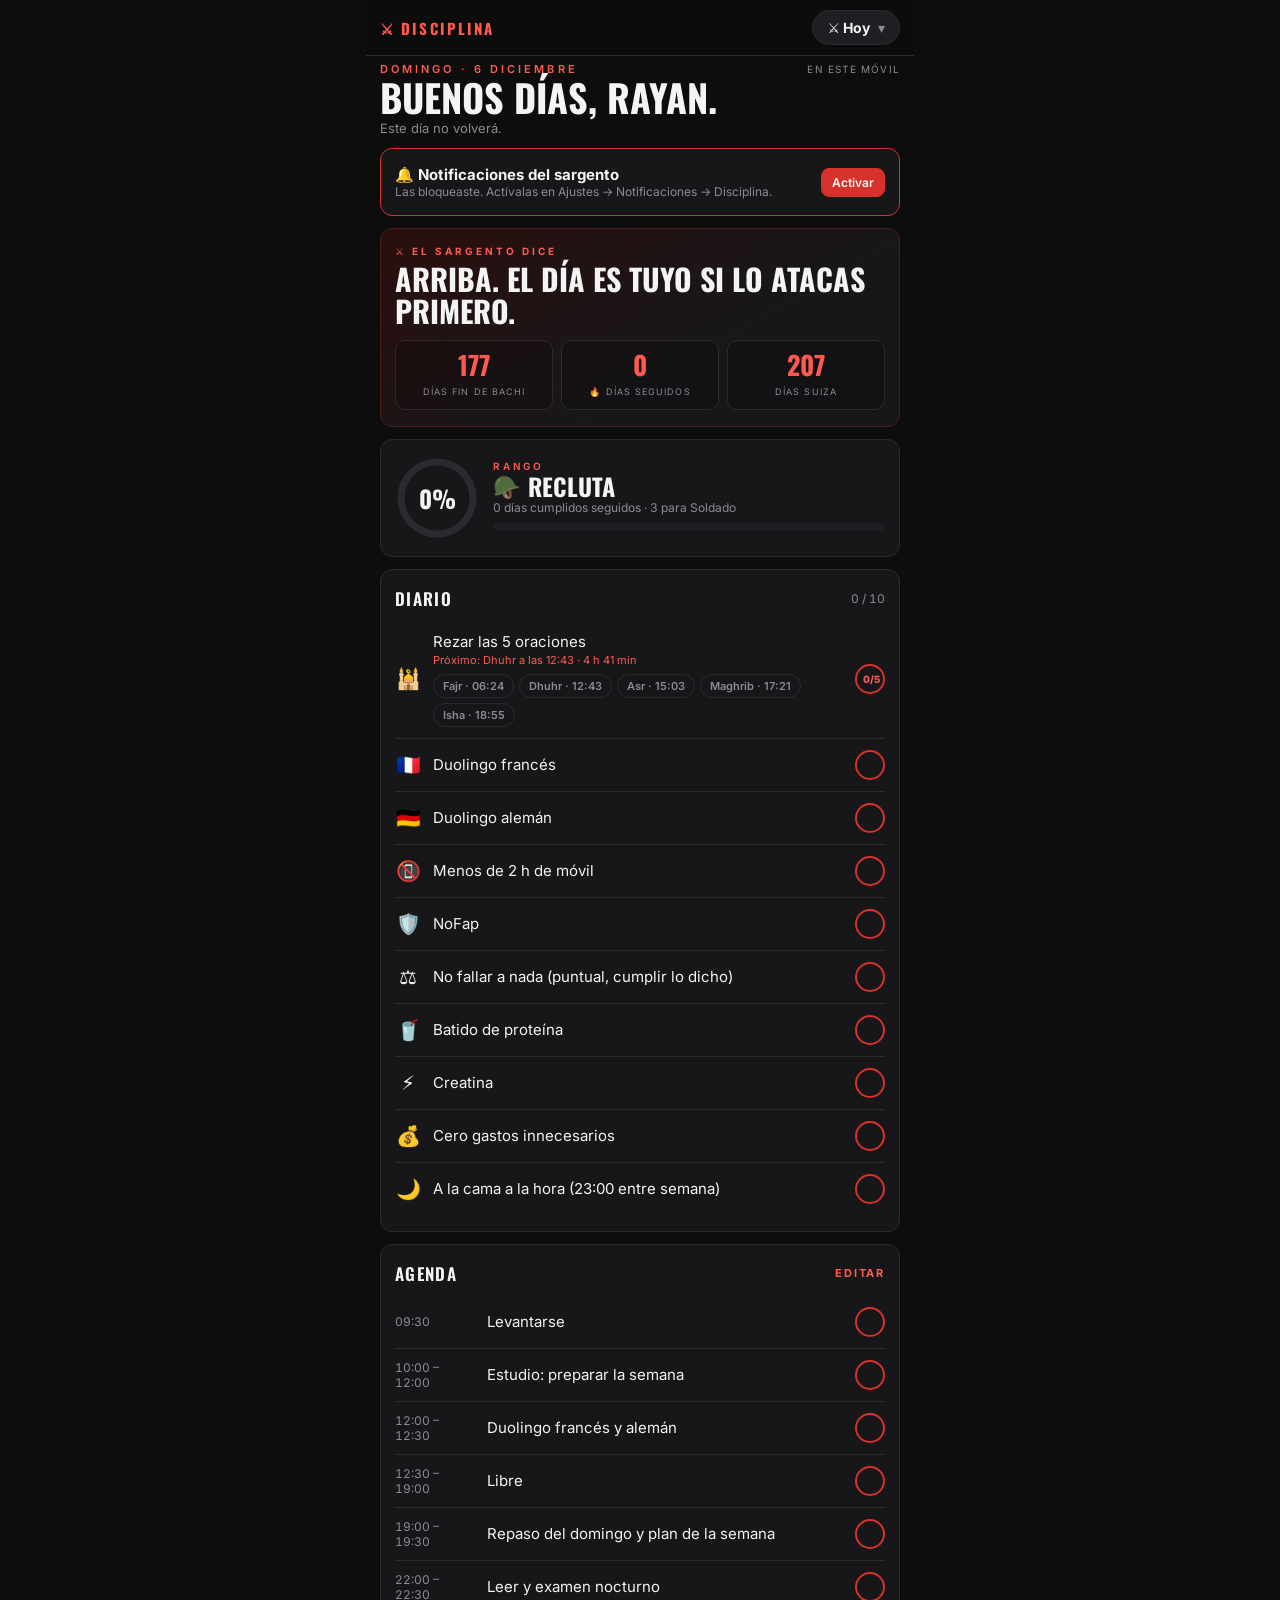
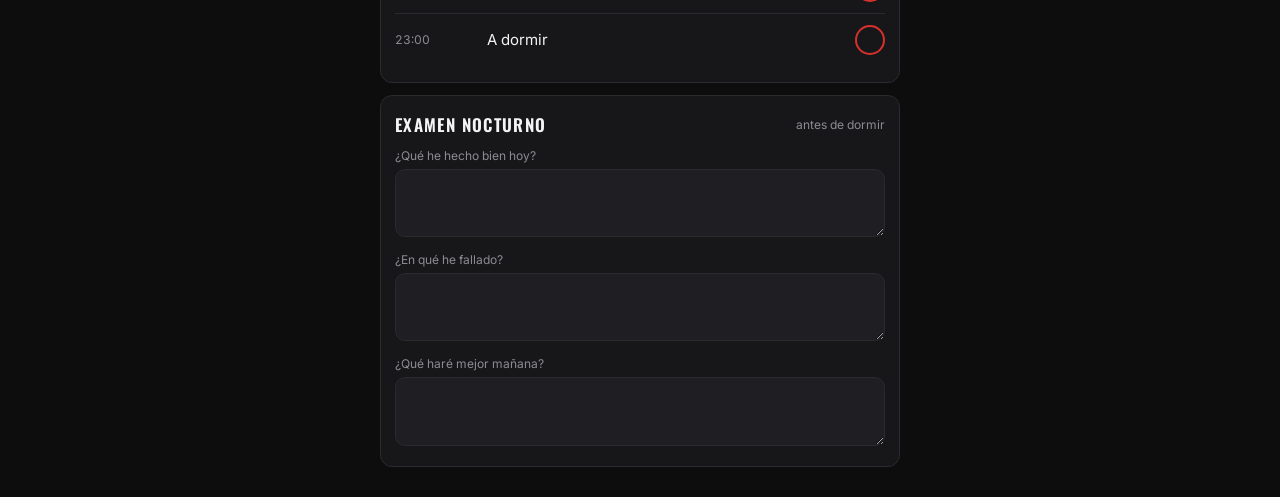
==== commit e11d87d9: "Menú desplegable arriba en vez de la barra de abajo Barra superior fija con «DISCIPLINA» y un botón " ====
--- a/index.html
+++ b/index.html
@@ -17,7 +17,7 @@
 :root{--bg:#0d0d0e;--card:#17171a;--card2:#1f1f23;--line:#2a2a2f;--tx:#f4f4f5;--mut:#8b8b93;--red:#d6312b;--red2:#ff5a4f;--ok:#4ade80;--gold:#e8b44a;--head:"Oswald",Impact,sans-serif;--r:12px}
 *{box-sizing:border-box;-webkit-tap-highlight-color:transparent}
 html,body{touch-action:manipulation;-webkit-text-size-adjust:100%;text-size-adjust:100%;overscroll-behavior-y:none;margin:0;background:var(--bg);color:var(--tx);font-family:Inter,system-ui,sans-serif;font-size:15px}
-body{padding:calc(env(safe-area-inset-top) + 16px) 14px calc(env(safe-area-inset-bottom) + 92px)}
+body{padding:0 14px calc(env(safe-area-inset-bottom) + 30px)}
 .wrap{max-width:520px;margin:0 auto}
 .e{font-size:11px;letter-spacing:.28em;text-transform:uppercase;color:var(--red2);font-weight:600}
 h1{font-family:var(--head);font-weight:700;font-size:38px;margin:2px 0 0;text-transform:uppercase;line-height:1}
@@ -145,10 +145,18 @@
 .goal .nm{font-weight:700}
 .money{font-family:var(--head);font-size:24px}
 /* nav */
-.tabs{position:fixed;left:0;right:0;bottom:0;padding:7px 2px calc(env(safe-area-inset-bottom) + 7px);background:rgba(13,13,14,.95);backdrop-filter:blur(12px);border-top:1px solid var(--line);display:flex;justify-content:space-around;z-index:5}
-.tabs button{display:flex;flex-direction:column;align-items:center;gap:2px;font-size:8.5px;letter-spacing:.02em;text-transform:uppercase;color:var(--mut);padding:5px 2px;font-weight:700;flex:1}
-.tabs button .i{font-size:19px;line-height:1.1}
-.tabs button.on{color:var(--red2)}
+.topbar{position:sticky;top:0;z-index:7;margin:0 -14px 6px;padding:calc(env(safe-area-inset-top) + 10px) 14px 10px;background:rgba(13,13,14,.95);backdrop-filter:blur(12px);-webkit-backdrop-filter:blur(12px);border-bottom:1px solid var(--line);display:flex;justify-content:space-between;align-items:center}
+.brand{font-family:var(--head);font-weight:700;letter-spacing:.14em;font-size:15px;color:var(--red2)}
+.menuBtn{display:flex;align-items:center;gap:8px;background:var(--card2);border:1px solid var(--line);border-radius:999px;padding:8px 14px;font-weight:700;font-size:14px}
+.menuBtn .cv{transition:.2s;color:var(--mut)}
+.menuBtn.open .cv{transform:rotate(180deg)}
+.menuShade{position:fixed;inset:0;z-index:8;background:rgba(0,0,0,.5);display:none}
+.menuShade.on{display:block}
+.tabs{position:fixed;z-index:9;top:calc(env(safe-area-inset-top) + 60px);right:12px;width:min(260px,calc(100vw - 24px));background:var(--card);border:1px solid var(--line);border-top:2px solid var(--red);border-radius:16px;padding:6px;display:none;flex-direction:column;box-shadow:0 18px 40px rgba(0,0,0,.6)}
+.tabs.open{display:flex;animation:f .15s ease}
+.tabs button{display:flex;align-items:center;gap:12px;padding:12px 12px;border-radius:10px;font-size:15px;font-weight:700;color:var(--tx);text-align:left}
+.tabs button .i{font-size:20px;width:28px;text-align:center}
+.tabs button.on{background:var(--red);color:#fff}
 .view{display:none}.view.on{display:block;animation:f .2s ease}
 @keyframes f{from{opacity:0;transform:translateY(4px)}to{opacity:1}}
 .sheet{position:fixed;inset:0;background:rgba(0,0,0,.7);display:none;align-items:flex-end;z-index:10}
@@ -160,12 +168,13 @@
 .sheet label{font-size:11px;letter-spacing:.12em;text-transform:uppercase;color:var(--mut);display:block;margin:12px 0 5px;font-weight:600}
 .del{color:var(--red2);font-size:13px;font-weight:700}
 .sync{font-size:10px;letter-spacing:.12em;text-transform:uppercase;color:var(--mut)}
-.toast{position:fixed;left:50%;bottom:calc(env(safe-area-inset-bottom) + 84px);transform:translateX(-50%) translateY(20px);background:var(--card2);border:1px solid var(--red);padding:12px 16px;border-radius:12px;font-weight:700;font-size:14px;opacity:0;transition:.3s;pointer-events:none;width:max-content;max-width:90vw;text-align:center;z-index:20}
+.toast{position:fixed;left:50%;bottom:calc(env(safe-area-inset-bottom) + 24px);transform:translateX(-50%) translateY(20px);background:var(--card2);border:1px solid var(--red);padding:12px 16px;border-radius:12px;font-weight:700;font-size:14px;opacity:0;transition:.3s;pointer-events:none;width:max-content;max-width:90vw;text-align:center;z-index:20}
 .toast.on{opacity:1;transform:translateX(-50%)}
 </style>
 </head>
 <body>
 <div class="wrap">
+<div class="topbar"><span class="brand">⚔ DISCIPLINA</span><button class="menuBtn" id="menuBtn"><span id="menuCur">⚔ Hoy</span><span class="cv">▾</span></button></div>
 
 <!-- ================= HOY ================= -->
 <section class="view on" id="v-hoy">
@@ -363,12 +372,13 @@
 <nav class="tabs" id="tabs">
   <button class="on" data-v="hoy"><span class="i">⚔</span>Hoy</button>
   <button data-v="obj"><span class="i">✓</span>Objetivos</button>
-  <button data-v="cal"><span class="i">📅</span>Fechas</button>
+  <button data-v="cal"><span class="i">📅</span>Calendario</button>
   <button data-v="est"><span class="i">✎</span>Estudios</button>
   <button data-v="gym"><span class="i">🏋</span>Gym</button>
-  <button data-v="mot"><span class="i">🔥</span>Mente</button>
-  <button data-v="met"><span class="i">▲</span>Metas</button>
+  <button data-v="mot"><span class="i">🔥</span>Motivación</button>
+  <button data-v="met"><span class="i">🏆</span>Metas</button>
 </nav>
+<div class="menuShade" id="menuShade"></div>
 <div class="sheet" id="sheet"><div class="in" id="sheetIn"></div></div>
 <div class="toast" id="toast"></div>
 
@@ -1487,7 +1497,11 @@
 $("freset").onclick=()=>{clearInterval(fTick);fEnd=null;fLeft=fLen;drawClock();};
 
 // ================= NAV =================
-$("tabs").onclick=e=>{const b=e.target.closest("[data-v]");if(!b)return;document.querySelectorAll("#tabs button").forEach(x=>x.classList.toggle("on",x===b));document.querySelectorAll(".view").forEach(v=>v.classList.toggle("on",v.id==="v-"+b.dataset.v));window.scrollTo(0,0);};
+function menu(open){$("tabs").classList.toggle("open",open);$("menuShade").classList.toggle("on",open);$("menuBtn").classList.toggle("open",open);}
+$("menuBtn").onclick=()=>menu(!$("tabs").classList.contains("open"));
+$("menuShade").onclick=()=>menu(false);
+$("tabs").onclick=e=>{const b=e.target.closest("[data-v]");if(!b)return;document.querySelectorAll("#tabs button").forEach(x=>x.classList.toggle("on",x===b));document.querySelectorAll(".view").forEach(v=>v.classList.toggle("on",v.id==="v-"+b.dataset.v));
+  $("menuCur").textContent=b.querySelector(".i").textContent+" "+b.textContent.replace(b.querySelector(".i").textContent,"").trim();menu(false);window.scrollTo(0,0);};
 function renderAll(){try{notifStatus();renderSyncCard();}catch(e){}renderHoy();renderObj();renderEst();renderGym();renderMot();renderMet();renderPresets();drawClock();}
 renderAll();
 if("serviceWorker" in navigator){
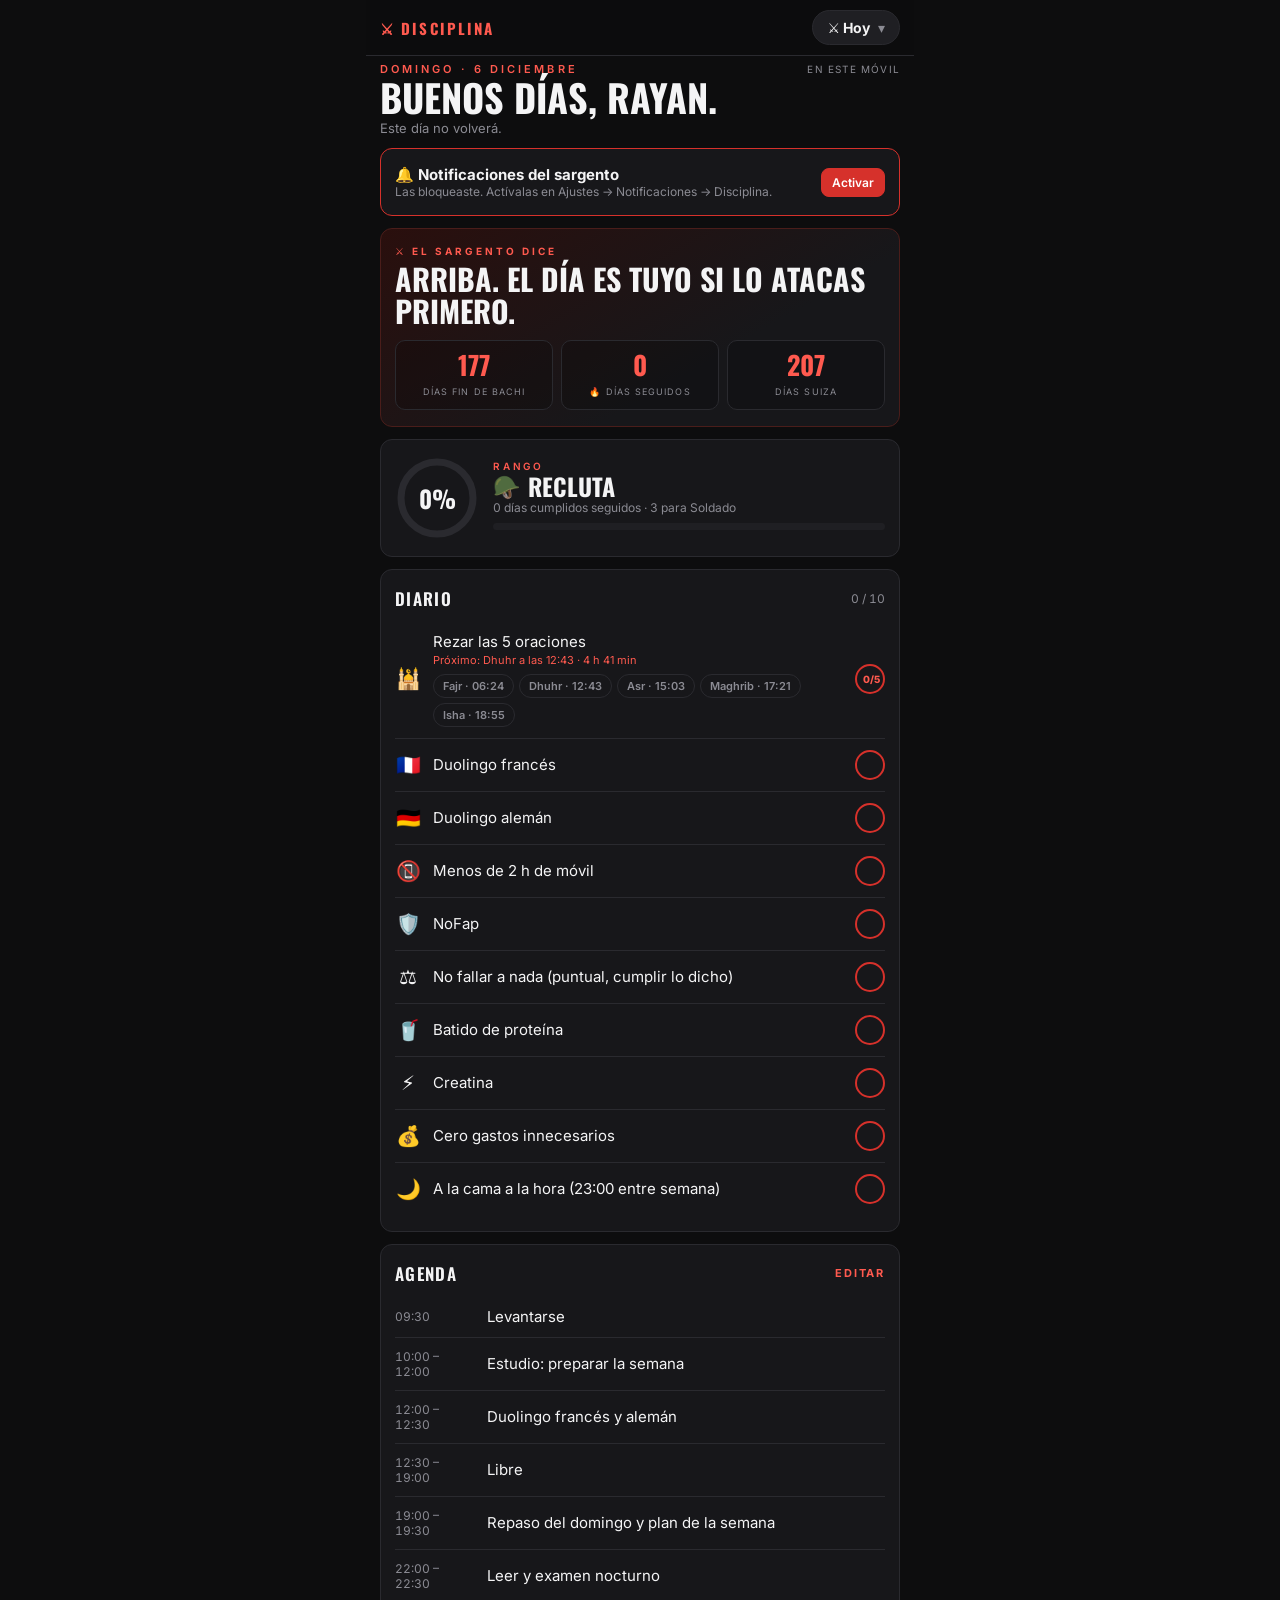
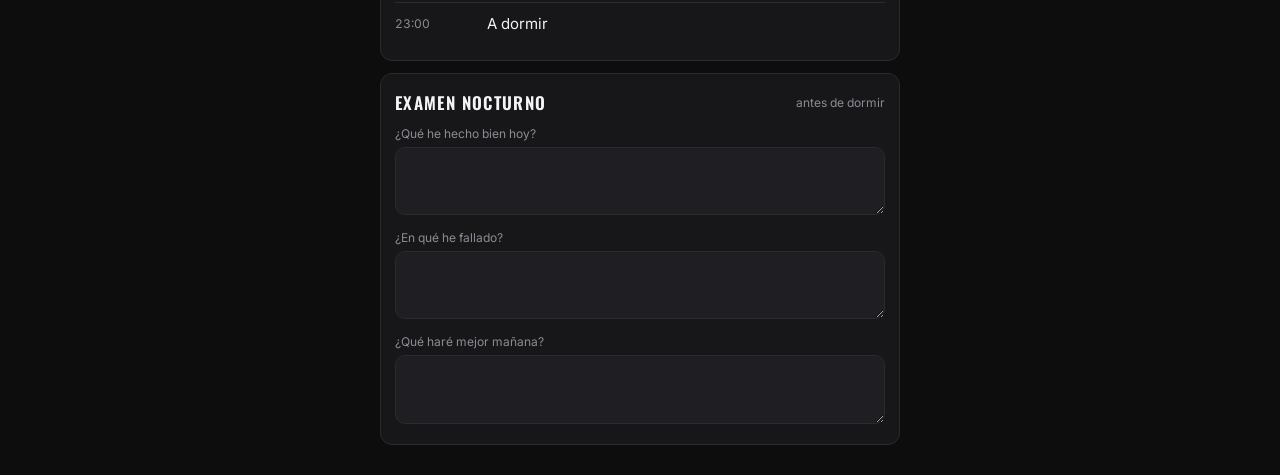
==== commit e82d4759: "Agenda solo para ver el horario: sin botones de marcar Marca con «AHORA» el bloque actual y ya no cu" ====
--- a/index.html
+++ b/index.html
@@ -581,7 +581,7 @@
 const habFrac=(h,k)=>h.parts&&h.parts.length?partsDone(h,k)/h.parts.length:(habVal(h,k)?1:0);
 const isDone=(h,k)=>habFrac(h,k)>=1;
 function dayScore(d){
-  const k=key(d),dow=d.getDay(),hs=habFor(dow),ag=agFor(dow),pr=[],ad=S.agDone[k]||{};
+  const k=key(d),dow=d.getDay(),hs=habFor(dow),ag=[],pr=[],ad={};
   const tot=hs.length+ag.length+pr.length;
   const dn=hs.reduce((a,h)=>a+habFrac(h,k),0)+ag.filter((a,i)=>ad[i]).length+pr.filter(p=>p.d&&p.doneDate===k).length;
   return tot?Math.round(dn/tot*100):0;
@@ -681,7 +681,7 @@
   // agenda
   const cur=h*60+n.getMinutes(),ad=S.agDone[t]||{},ag=agFor(dow);
   $("tl").innerHTML=ag.length?ag.map(([tm,lab],i)=>{let cls="";try{const ps=tm.split("-"),s=tmin(ps[0]),e=ps[1]?tmin(ps[1]):s+30;if(cur>=s&&cur<e)cls="now";}catch(e){}
-    return `<div class="task ${ad[i]?"done":""} ${cls}"><span class="t">${esc(tm.replace("-"," – "))}</span><span class="l nm">${esc(lab)}</span><button class="chk ${ad[i]?"on":""}" data-a="ag" data-i="${i}">${ad[i]?"✓":""}</button></div>`}).join(""):'<div class="hint">Nada planeado. Toca «Editar».</div>';
+    return `<div class="task ${cls}"><span class="t">${esc(tm.replace("-"," – "))}</span><span class="l nm">${esc(lab)}</span>${cls?'<span class="small" style="color:var(--red2);font-weight:700">AHORA</span>':""}</div>`}).join(""):'<div class="hint">Nada planeado. Toca «Editar».</div>';
   const R=S.review[t]||{};document.querySelectorAll("[data-rv]").forEach(el=>{if(document.activeElement!==el)el.value=R[el.dataset.rv]||"";});
 }
 function renderNotes(){
